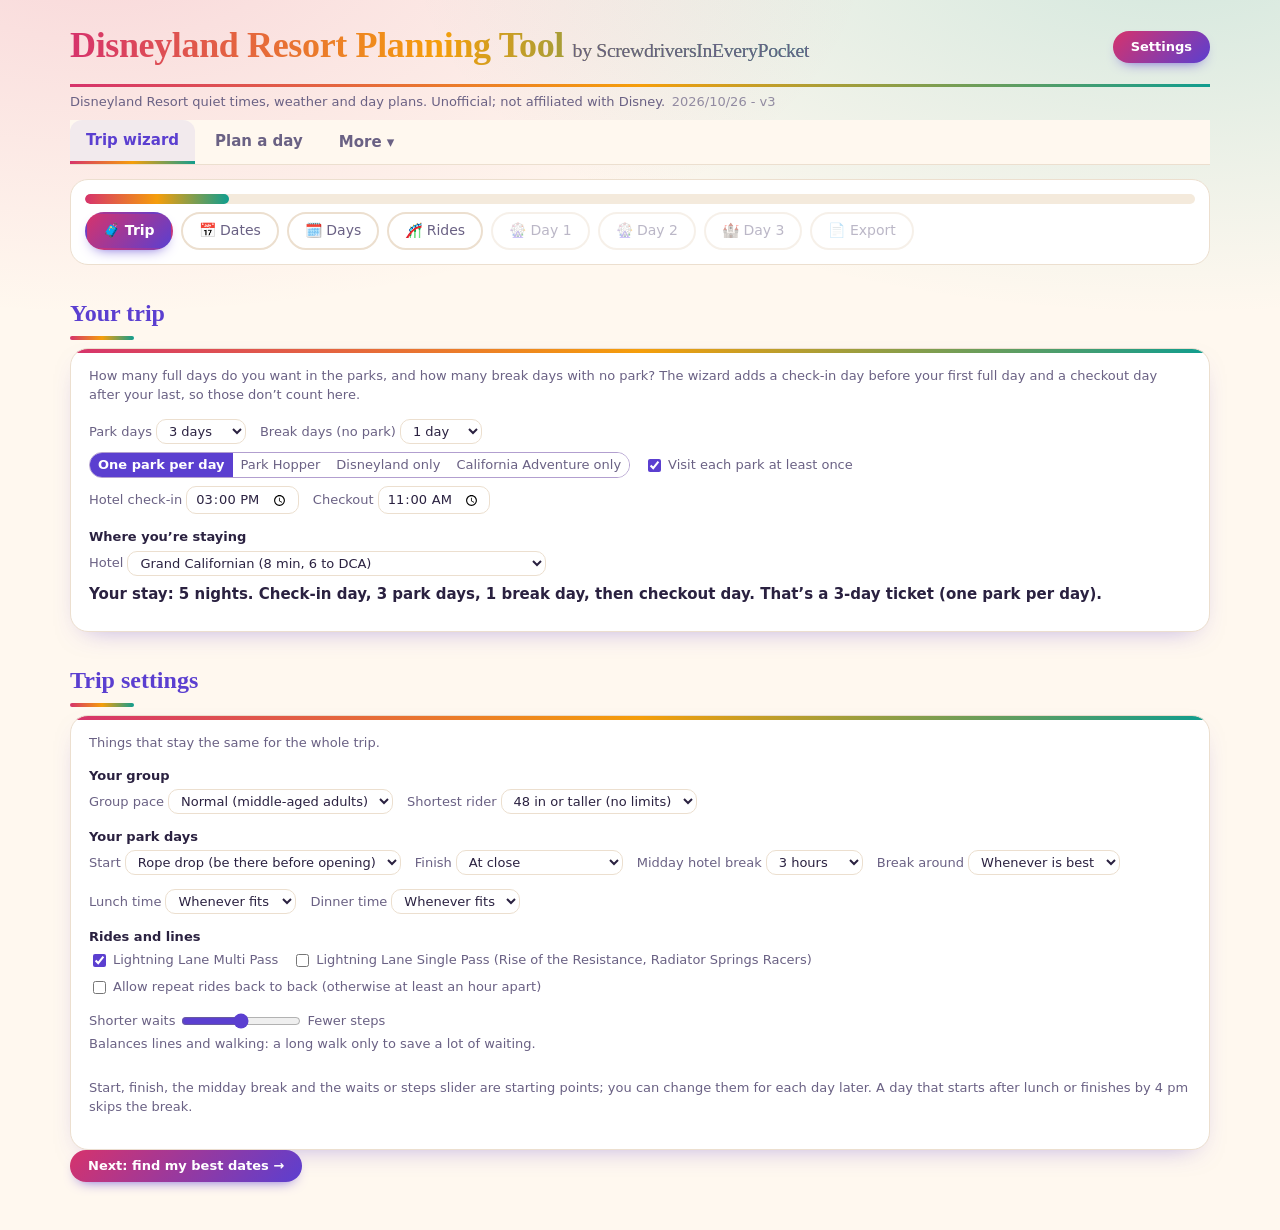
==== index.html @ 88b06a6f "more date awareness" ====
<!doctype html>
<html lang="en"><head><meta charset="utf-8"><meta name="viewport" content="width=device-width,initial-scale=1,viewport-fit=cover">
<title>Disneyland Resort Planning Tool by ScrewdriversInEveryPocket</title>
<meta name="theme-color" content="#5b3fd0"><meta name="apple-mobile-web-app-title" content="DLR Planner"><meta name="application-name" content="DLR Planner">
<link rel="manifest" href="manifest.webmanifest"><link rel="icon" href="icons/icon.svg" type="image/svg+xml"><link rel="apple-touch-icon" href="icons/icon-192.png">
<script>
// if part of the app is missing (say a file left out when uploading), name it instead of half-working
function pdpMissing(el) {
  const f = el.getAttribute('src') || el.getAttribute('href');
  const add = () => {
    let box = document.getElementById('pdp-missing');
    if (!box) { box = document.createElement('p'); box.id = 'pdp-missing'; box.className = 'qt-warn'; box.setAttribute('role', 'alert'); box.dataset.files = ''; document.body.prepend(box); }
    box.dataset.files += (box.dataset.files ? ', ' : '') + f;
    box.textContent = `Part of the app didn’t load (${box.dataset.files}). If you host your own copy, check the css and js folders were uploaded with everything else.`;
  };
  if (document.body) add(); else document.addEventListener('DOMContentLoaded', add);
}
// if part of the app crashes (say a mistake in one of the js files), say so instead of leaving a dead tab
window.addEventListener('error', (e) => {
  const src = e.filename || '', ours = !src || src.startsWith(location.origin) || (location.protocol === 'file:' && src.startsWith('file:'));
  if (!ours || /vendor\//.test(src) || /ResizeObserver loop/.test(e.message || '')) return; // the browser's resize notice is harmless
  const f = src.replace(/^.*?\/(js\/|data\/)?([^/]+)$/, '$1$2'), where = f ? ` (${f}${e.lineno ? ', line ' + e.lineno : ''}: ${e.message})` : '';
  const add = () => {
    let box = document.getElementById('pdp-error');
    if (box) return;
    box = document.createElement('p'); box.id = 'pdp-error'; box.className = 'qt-warn'; box.setAttribute('role', 'alert'); document.body.prepend(box);
    box.textContent = `Something in the app went wrong${where}. Try reloading the page. If it keeps happening, a file may be damaged or out of date.`;
  };
  if (document.body) add(); else document.addEventListener('DOMContentLoaded', add);
});
// tests only: index.html?today=2026-11-02 makes the app act as if that's today, with no live forecast (see tests/)
(function testToday() {
  const m = /[?&]today=(\d{4}-\d{2}-\d{2})/.exec(location.search); if (!m) return;
  const Real = Date, shift = new Real(m[1] + 'T09:00:00').getTime() - Real.now();
  window.Date = class extends Real { constructor(...a) { super(...(a.length ? a : [Real.now() + shift])); } static now() { return Real.now() + shift; } };
  window.PDP_NO_FORECAST = true; window.PDP_TODAY = m[1];
})();
</script>
<link rel="stylesheet" href="css/app.css" onerror="pdpMissing(this)"></head>
<body><div id="dash-root">


<div class="qt">
  <header class="qt-head">
    <div class="app-bar"><h1 id="top">Disneyland Resort Planning Tool <span class="by">by ScrewdriversInEveryPocket</span></h1><span class="app-actions"><button type="button" class="qt-btn" id="app-settings-btn">Settings</button></span></div>
    <p class="qt-note" style="margin:0 0 var(--cds-gap-sm)">Disneyland Resort quiet times, weather and day plans. Unofficial; not affiliated with Disney.<span id="app-ver" style="margin-left:.5em;opacity:.7" title="App version (the offline cache version in sw.js)"></span></p>
  </header>

  <nav class="qt-tabs" role="tablist" aria-label="Dashboard sections">
    <button type="button" role="tab" id="tab-wizard" aria-controls="panel-wizard" aria-selected="true" data-tab="wizard">Trip wizard</button>
    <button type="button" role="tab" id="tab-plan" aria-controls="panel-plan" aria-selected="false" data-tab="plan">Plan a day</button>
    <button type="button" role="tab" class="tab-extra" id="tab-when" aria-controls="panel-when" aria-selected="false" data-tab="when">When to go</button>
    <button type="button" role="tab" class="tab-extra" id="tab-weather" aria-controls="panel-weather" aria-selected="false" data-tab="weather">Weather</button>
    <button type="button" role="tab" class="tab-extra" id="tab-timeofday" aria-controls="panel-timeofday" aria-selected="false" data-tab="timeofday">Time of day</button>
    <button type="button" role="tab" class="tab-extra" id="tab-explore" aria-controls="panel-explore" aria-selected="false" data-tab="explore">Explore</button>
    <button type="button" role="tab" class="tab-extra" id="tab-walks" aria-controls="panel-walks" aria-selected="false" data-tab="walks">Walking times</button>
    <button type="button" role="tab" class="tab-extra" id="tab-about" aria-controls="panel-about" aria-selected="false" data-tab="about">About the data</button>
    <button type="button" class="tab-more" id="tab-more" aria-haspopup="true" aria-expanded="false">More ▾</button>
  </nav>
  <div class="tab-menu" id="tab-menu" hidden>
    <button type="button" data-tab="when">When to go</button>
    <button type="button" data-tab="weather">Weather</button>
    <button type="button" data-tab="timeofday">Time of day</button>
    <button type="button" data-tab="explore">Explore</button>
    <button type="button" data-tab="walks">Walking times</button>
    <button type="button" data-tab="about">About the data</button>
  </div>
  <div class="qt-panel" role="tabpanel" id="panel-wizard" aria-labelledby="tab-wizard">
  <div id="wz-stepper" class="qt-chipgroup" style="margin:var(--cds-gap-md) 0 var(--cds-gap-sm)"></div>
  <div id="wz-setup">
  <div id="wz-s-trip">
  <h2 id="trip">Your trip</h2>
  <section class="qt-card" id="trip-card">
    <p class="qt-note" style="margin-top:0">How many full days do you want in the parks, and how many break days with no park? The wizard adds a check-in day before your first full day and a checkout day after your last, so those don’t count here.</p>
    <div class="qt-controls">
      <label>Park days <select id="tp-days" class="qt-input"></select></label>
      <label>Break days (no park) <select id="tp-rest" class="qt-input"></select></label>
    </div>
    <div class="qt-controls">
      <span class="qt-seg" role="group" aria-label="Ticket type" id="tp-ticket">
        <button type="button" data-v="one" aria-pressed="true">One park per day</button>
        <button type="button" data-v="hopper" aria-pressed="false">Park Hopper</button>
        <button type="button" data-v="dl" aria-pressed="false">Disneyland only</button>
        <button type="button" data-v="dca" aria-pressed="false">California Adventure only</button>
      </span>
      <label id="tp-each-wrap"><input type="checkbox" id="tp-each" checked> Visit each park at least once</label>
    </div>
    <div class="qt-controls">
      <label>Hotel check-in <input type="time" id="tp-in" class="qt-input" value="15:00"></label>
      <label>Checkout <input type="time" id="tp-out" class="qt-input" value="11:00"></label>
    </div>
    <p class="qt-seth">Where you’re staying</p>
    <div class="qt-controls">
      <label>Hotel <select id="dp-hotel" class="qt-input">
        <option value="gc">Grand Californian</option>
        <option value="dlh">Disneyland Hotel</option>
        <option value="pp">Pixar Place Hotel</option>
        <option value="walk">Walking‑distance hotel on Harbor Blvd</option>
        <option value="art">Off‑site hotel using the ART shuttle bus</option>
        <option value="custom">Custom travel time</option>
      </select></label>
      <label id="dp-custom-wrap" hidden>Minutes each way <input type="number" min="1" max="180" value="20" id="dp-custom" class="qt-input" style="width:4.5rem"></label>
    </div>
    <p class="qt-dayinfo" id="tp-staysum"></p>
  </section>

  <h2 id="wzset">Trip settings</h2>
  <section class="qt-card" id="wz-settings-card">
    <p class="qt-note" style="margin-top:0">Things that stay the same for the whole trip.</p>
    <p class="qt-seth">Your group</p>
    <div class="qt-controls">
      <label>Group pace <select id="wz-pace" class="qt-input"><option value="relaxed">Relaxed (seniors, small kids)</option><option value="normal" selected>Normal (middle-aged adults)</option><option value="fast">Go-go (young adults)</option></select></label>
      <label>Shortest rider <select id="wz-height" class="qt-input"><option value="0" selected>48 in or taller (no limits)</option><option value="46">46–47 in</option><option value="42">42–45 in</option><option value="40">40–41 in</option><option value="38">38–39 in</option><option value="35">35–37 in</option><option value="32">32–34 in</option><option value="31">Under 32 in</option></select></label>
    </div>
    <p class="qt-seth">Your park days</p>
    <div class="qt-controls">
      <label>Start <select id="wz-wstart" class="qt-input"><option value="rope" selected>Rope drop (be there before opening)</option><option value="10">Mid-morning (10 am)</option><option value="13">After lunch (1 pm)</option><option value="set">At a set time</option></select></label>
      <label id="wz-wstart-at-wrap" hidden>Start at <input type="time" id="wz-wstart-at" class="qt-input" value="09:00" step="900"></label>
      <label>Finish <select id="wz-wend" class="qt-input"><option value="close" selected>At close</option><option value="set">Leave by a set time</option></select></label>
      <label id="wz-wend-at-wrap" hidden>Leave by <input type="time" id="wz-wend-at" class="qt-input" value="20:00" step="900"></label>
      <label>Midday hotel break <select id="wz-brk" class="qt-input"><option value="0">No break</option><option value="1">1 hour</option><option value="2">2 hours</option><option value="3" selected>3 hours</option><option value="4">4 hours</option><option value="5">5 hours</option></select></label>
      <label id="wz-brkat-wrap">Break around <select id="wz-brkat" class="qt-input"><option value="auto" selected>Whenever is best</option><option value="11">Around 11 am</option><option value="12">Around noon</option><option value="13">Around 1 pm</option><option value="14">Around 2 pm</option><option value="15">Around 3 pm</option></select></label>
<label>Lunch time <select id="wz-lunchat" class="qt-input"><option value="auto" selected>Whenever fits</option><option value="11">Around 11 am</option><option value="12">Around noon</option><option value="13">Around 1 pm</option><option value="14">Around 2 pm</option><option value="15">Around 3 pm</option></select></label>
<label>Dinner time <select id="wz-dinnerat" class="qt-input"><option value="auto" selected>Whenever fits</option><option value="16">Around 4 pm</option><option value="17">Around 5 pm</option><option value="18">Around 6 pm</option><option value="19">Around 7 pm</option><option value="20">Around 8 pm</option><option value="21">Around 9 pm</option></select></label>
      <label id="wz-start-wrap" hidden>Park Hopper days: start in <select id="wz-start" class="qt-input"><option value="auto">Whichever fits best</option><option value="Disneyland">Disneyland</option><option value="California Adventure">California Adventure</option></select></label>
    </div>
    <p class="qt-seth">Rides and lines</p>
    <div class="qt-controls">
      <label><input type="checkbox" id="dp-ll" checked> Lightning Lane Multi Pass</label>
      <label><input type="checkbox" id="dp-ls"> Lightning Lane Single Pass (Rise of the Resistance, Radiator Springs Racers)</label>
    </div>
    <div class="qt-controls">
      <label><input type="checkbox" id="wz-b2b"> Allow repeat rides back to back (otherwise at least an hour apart)</label>
      <div class="qt-walkrow"><label class="qt-walk">Shorter waits <input type="range" id="wz-walk" min="0" max="4" step="1" value="2" aria-label="Shorter waits or fewer steps"> Fewer steps</label><span class="qt-walkhint" id="wz-walk-hint" aria-live="polite"></span></div>
    </div>
    <p class="qt-note">Start, finish, the midday break and the waits or steps slider are starting points; you can change them for each day later. A day that starts after lunch or finishes by 4 pm skips the break.</p>
  </section>
  <div class="qt-controls"><button type="button" class="qt-btn" id="wz-trip-next">Next: find my best dates →</button></div>
  </div>

  <div id="wz-s-dates" hidden>
  <h2 id="plan">Find your best dates</h2>
  <section class="qt-card" id="planner-card">
    <p class="qt-note" style="margin-top:0">Tell it what matters. The weeks below give the big picture for the year (100 is the best week for your priorities, 0 the worst). Under them are the best trips of your length, with exact dates.</p>
    <div class="qt-controls">
      <span class="qt-seg" role="group" aria-label="Park" id="pl-park" hidden>
        <button type="button" data-v="dl" aria-pressed="false">Disneyland</button>
        <button type="button" data-v="dca" aria-pressed="false">California Adventure</button>
        <button type="button" data-v="both" aria-pressed="true">Both parks</button>
      </span>
      <label>School holidays <select id="pl-school" class="qt-input"><option value="any" selected>Don't care</option><option value="avoid">Avoid school breaks and holiday weekends</option><option value="only">Only during school breaks</option></select></label>
    </div>
    <div class="qt-sliders" id="pl-sliders"></div>
    <p class="qt-note" id="pl-price-note" data-source="ticket_tiers"></p>
    <div class="qt-chipgroup" id="pl-events" style="margin:var(--cds-gap-sm) 0 var(--cds-gap-md)"><span class="g">Only weeks during</span></div>
    <div class="qt-chart dash-skeleton" id="planner-strip" data-source="planner_base" style="min-height:64px"></div>
    <ol class="qt-ranks" id="planner-list" data-source="planner_base"></ol>
  </section>
  <h2 id="trips">Best trips for you</h2>
  <section class="qt-card" id="tp-cards-card">
    <div id="tp-cards-head"></div>
    <div class="tp-cards" id="tp-cards"></div>
    <div class="qt-controls" style="margin-top:var(--cds-gap-md)"><label>Already have dates? First full park day <input type="date" id="tp-start" class="qt-input"></label></div>
  </section>
  <div class="qt-controls"><button type="button" class="qt-btn" id="wz-dates-back">← Your trip</button><button type="button" class="qt-btn" id="wz-dates-next">Next: my days →</button></div>
  </div>

  <div id="wz-s-days" hidden>
  <h2 id="tripdays">Your days</h2>
  <section class="qt-card" id="trip-days-card">
    <p class="qt-note" style="margin-top:0">From check-in to checkout. Park days land on the best days of your trip and break days on the weakest, never two in a row. Don’t like a pick? Use the buttons on any day to make it a break day or a park day, and to choose its park.</p>
    <p class="qt-wxsrc" data-source="forecast_daily forecast_accu" id="tp-wxsrc"></p>
    <div id="trip-plan" class="dash-skeleton" data-source="ride_profiles park_hours_2025 park_hours_published refurbs weather_by_hour weather_by_week sun_by_week wait_by_week wait_by_month events ride_closures_by_month crowd_by_week crowd_by_weekday ticket_tiers multi_day_prices">
      <div id="tp-sum"></div>
      <div class="qt-tcal" id="tp-cal"></div>
    </div>
  </section>
  <div class="qt-controls" id="wz-setup-nav"><button type="button" class="qt-btn" id="wz-days-back">← Dates</button><button type="button" class="qt-btn" id="wz-setup-next">Next: choose my rides →</button><span class="qt-note" id="wz-setup-msg"></span></div>
  </div>
  </div>
  <div id="walk-body"></div>
  </div>
  <div class="qt-panel" role="tabpanel" id="panel-plan" aria-labelledby="tab-plan" hidden>
  <p class="qt-note">Plan a single day on its own, for a quick visit or a local's day out.</p>
  <h2 id="day">Plan a day</h2>
  <section class="qt-card" id="day-card">
    <p class="qt-note" style="margin-top:0">Pick a date and a park, then tap the rides you want. The plan below updates as you go. (How the times and waits are worked out is in About the data.)</p>
    <p class="qt-note qt-staysum" id="dp-staysum"></p>
    <div class="qt-controls">
      <label>Date <input type="date" id="dp-date" class="qt-input"></label>
      <span class="qt-seg" role="group" aria-label="Park" id="dp-park">
        <button type="button" data-v="Disneyland" aria-pressed="true">Disneyland</button>
        <button type="button" data-v="California Adventure" aria-pressed="false">California Adventure</button>
        <button type="button" data-v="Hopper" aria-pressed="false">Park Hopper</button>
      </span>
    </div>
    <p class="qt-seth">Your group</p>
    <div class="qt-controls">
      <label>Group pace <select id="dp-pace" class="qt-input"><option value="relaxed">Relaxed (seniors, small kids)</option><option value="normal" selected>Normal (middle-aged adults)</option><option value="fast">Go-go (young adults)</option></select></label>
      <label>Shortest rider <select id="dp-height" class="qt-input"><option value="0" selected>48 in or taller (no limits)</option><option value="46">46–47 in</option><option value="42">42–45 in</option><option value="40">40–41 in</option><option value="38">38–39 in</option><option value="35">35–37 in</option><option value="32">32–34 in</option><option value="31">Under 32 in</option></select></label>
    </div>
    <p class="qt-seth">Your day</p>
    <div class="qt-controls">
      <label>Start <select id="dp-wstart" class="qt-input"><option value="rope" selected>Rope drop (be there before opening)</option><option value="10">Mid-morning (10 am)</option><option value="13">After lunch (1 pm)</option><option value="set">At a set time</option></select></label>
      <label id="dp-wstart-at-wrap" hidden>Start at <input type="time" id="dp-wstart-at" class="qt-input" value="09:00" step="900"></label>
      <label>Finish <select id="dp-wend" class="qt-input"><option value="close" selected>At close</option><option value="set">Leave by a set time</option></select></label>
      <label id="dp-wend-at-wrap" hidden>Leave by <input type="time" id="dp-wend-at" class="qt-input" value="20:00" step="900"></label>
      <label>Break length <select id="dp-break" class="qt-input"><option value="0">No break</option><option value="1">1 hour</option><option value="2">2 hours</option><option value="3" selected>3 hours</option><option value="4">4 hours</option><option value="5">5 hours</option></select></label>
      <label id="dp-brkat-wrap">Break around <select id="dp-brkat" class="qt-input"><option value="auto" selected>Whenever is best</option><option value="11">Around 11 am</option><option value="12">Around noon</option><option value="13">Around 1 pm</option><option value="14">Around 2 pm</option><option value="15">Around 3 pm</option></select></label>
      <label id="dp-start-wrap" hidden>Start in <select id="dp-start" class="qt-input"><option value="auto">Whichever fits best</option><option value="Disneyland">Disneyland</option><option value="California Adventure">California Adventure</option></select></label>
    </div>
    <p class="qt-seth">Rides and lines</p>
    <div class="qt-controls">
      <label><input type="checkbox" id="dp-b2b"> Allow repeat rides back to back (otherwise at least an hour apart)</label>
      <div class="qt-walkrow"><label class="qt-walk">Shorter waits <input type="range" id="dp-walk" min="0" max="4" step="1" value="2" aria-label="Shorter waits or fewer steps"> Fewer steps</label><span class="qt-walkhint" id="dp-walk-hint" aria-live="polite"></span></div>
    </div>
    <p class="qt-note">Tap a picked ride again to do it more than once (up to 3 times a day). Press and hold a ride to take it off.</p>
    <div class="qt-chipgroup" id="dp-rides" style="margin-bottom:var(--cds-gap-sm)"></div>
    <div id="day-plan" class="dash-skeleton" data-source="ride_profiles park_hours_2025 park_hours_published refurbs weather_by_hour weather_by_week sun_by_week wait_by_week wait_by_month events ride_closures_by_month">
      <p class="qt-dayinfo" id="dp-info"></p>
      <p class="qt-wxsrc" id="dp-wxsrc" data-source="forecast_hourly forecast_accu"></p>
      <p class="qt-wxsrc" id="dp-hrsrc"></p>
      <p class="qt-wxsrc">Walking times use ride, restaurant and show locations © <a href="https://www.openstreetmap.org/copyright" target="_blank" rel="noopener">OpenStreetMap contributors</a>.</p>
      <div class="qt-warn" id="dp-warn"></div>
      <div class="qt-grid qt-plans">
        <div class="qt-plan" id="dp-stay">
          <h3>Stay all day</h3>
          <div class="qt-keytimes" id="dp-stay-times"></div>
          <p class="qt-note" id="dp-stay-stats"></p>
          <p class="qt-note qt-llnote" id="dp-stay-ll"></p>
          <ol class="qt-steps" id="dp-stay-steps"></ol>
          <p class="qt-note" id="dp-stay-note"></p>
        </div>
        <div class="qt-plan" id="dp-split">
          <h3>Split day with a break</h3>
          <div class="qt-keytimes" id="dp-split-times"></div>
          <p class="qt-note" id="dp-split-stats"></p>
          <p class="qt-note qt-llnote" id="dp-split-ll"></p>
          <ol class="qt-steps" id="dp-split-steps"></ol>
          <p class="qt-note" id="dp-split-note"></p>
        </div>
      </div>
      <p class="qt-note" id="dp-dinenote" hidden></p>
      <div class="qt-note qt-tonight" id="dp-tonight" hidden></div>
      <div class="qt-controls qt-take" id="dp-take">
        <span>Take it with you</span>
        <span class="qt-seg" role="group" aria-label="Which plan" id="dp-which">
          <button type="button" data-v="stay" aria-pressed="false">Stay all day</button>
          <button type="button" data-v="split" aria-pressed="true">Split day</button>
        </span>
        <button type="button" class="qt-btn" id="dp-check-btn" aria-expanded="false">Day‑of checklist</button>
        <button type="button" class="qt-btn" id="dp-copy-btn" aria-expanded="false">Copy plan as text</button>
        <button type="button" class="qt-btn" id="dp-pdf-btn">Save day as PDF</button>
      </div>
      <div class="qt-check" id="dp-check" hidden>
        <div class="qt-check-head"><b id="dp-check-title"></b><span id="dp-check-prog"></span></div>
        <ol id="dp-check-list"></ol>
        <p class="qt-note">Ticks stay while this page is open. Copy the plan as text if you want a saved copy.</p>
      </div>
      <div id="dp-copy" hidden>
        <textarea id="dp-copy-text" class="qt-input qt-copytext" rows="14" readonly aria-label="Plan as text"></textarea>
        <p class="qt-note" id="dp-copy-msg"></p>
      </div>
      <h3 style="margin-top:var(--cds-gap-lg)">How the day plays out</h3>
      <div class="qt-legend"><span><i class="qt-sw" id="dp-sw-wait"></i>Avg wait for your rides</span><span><i class="qt-sw" id="dp-sw-feels"></i>Feels‑like °F (dashed)</span><span><i class="qt-sw" id="dp-sw-rain"></i>Rain chance</span><span><i class="band"></i>Split‑day break</span></div>
      <div class="qt-chart" id="dp-chart" style="min-height:220px"></div>
      <h3 style="margin-top:var(--cds-gap-lg)">That week, day by day</h3>
      <p class="qt-note">Suggested times for each day of the selected week. Click a day to plan it.</p>
      <div class="qt-tablewrap"><table class="qt-table qt-weekdays" id="dp-week">
        <thead><tr><th class="l">Day</th><th>Typical hours</th><th>2 pm wait</th><th class="l">Your plan</th><th class="l qt-hide-narrow">Events</th></tr></thead>
        <tbody></tbody>
      </table></div>
    </div>
  </section>

  </div>
  <div class="qt-panel" role="tabpanel" id="panel-when" aria-labelledby="tab-when" hidden>
  <div class="qt-tiles">
    <div class="qt-tile">
      <div class="k"><span class="qt-sw" data-sw="0"></span>Disneyland · quietest week</div>
      <div class="v dash-skeleton" data-source="highlights" data-where="park=Disneyland" data-field="quiet_week">—</div>
      <div class="s"><span class="dash-skeleton" data-source="highlights" data-where="park=Disneyland" data-field="quiet_wait">—</span> min avg wait, vs <span class="dash-skeleton" data-source="highlights" data-where="park=Disneyland" data-field="busy_wait">—</span> in the busiest week (<span class="dash-skeleton" data-source="highlights" data-where="park=Disneyland" data-field="busy_week">—</span>)</div>
    </div>
    <div class="qt-tile">
      <div class="k"><span class="qt-sw" data-sw="1"></span>California Adventure · quietest week</div>
      <div class="v dash-skeleton" data-source="highlights" data-where="park=California Adventure" data-field="quiet_week">—</div>
      <div class="s"><span class="dash-skeleton" data-source="highlights" data-where="park=California Adventure" data-field="quiet_wait">—</span> min avg wait, vs <span class="dash-skeleton" data-source="highlights" data-where="park=California Adventure" data-field="busy_wait">—</span> in the busiest week (<span class="dash-skeleton" data-source="highlights" data-where="park=California Adventure" data-field="busy_week">—</span>)</div>
    </div>
    <div class="qt-tile">
      <div class="k"><span class="qt-sw" data-sw="0"></span>Disneyland · quietest weekday</div>
      <div class="v dash-skeleton" data-source="highlights" data-where="park=Disneyland" data-field="quiet_day">—</div>
      <div class="s">Crowd rating <span class="dash-skeleton" data-source="highlights" data-where="park=Disneyland" data-field="quiet_day_crowd">—</span>, vs <span class="dash-skeleton" data-source="highlights" data-where="park=Disneyland" data-field="busy_day_crowd">—</span> on <span class="dash-skeleton" data-source="highlights" data-where="park=Disneyland" data-field="busy_day">—</span></div>
    </div>
    <div class="qt-tile">
      <div class="k"><span class="qt-sw" data-sw="1"></span>California Adventure · quietest weekday</div>
      <div class="v dash-skeleton" data-source="highlights" data-where="park=California Adventure" data-field="quiet_day">—</div>
      <div class="s">Crowd rating <span class="dash-skeleton" data-source="highlights" data-where="park=California Adventure" data-field="quiet_day_crowd">—</span>, vs <span class="dash-skeleton" data-source="highlights" data-where="park=California Adventure" data-field="busy_day_crowd">—</span> on <span class="dash-skeleton" data-source="highlights" data-where="park=California Adventure" data-field="busy_day">—</span></div>
    </div>
  </div>

  <h2 id="year">Through the year</h2>
  <div class="qt-stack">
    <section class="qt-card" id="wait-week-card">
      <h3>Average wait time by week</h3>
      <p class="qt-note">Mean posted wait across every attraction reporting that day, averaged over 2023 to now, grouped into 7‑day weeks. Lower is quieter. Shaded bands are holidays and school breaks.</p>
      <div class="qt-legend" data-legend></div>
      <div class="qt-chart tall dash-skeleton" id="wait-week" data-source="wait_by_week holidays"></div>
    </section>
    <section class="qt-card" id="crowd-week-card">
      <h3>Crowd rating by week</h3>
      <p class="qt-note">Queue‑Times crowd rating, averaged over 2015–2019 and 2023–2026: how a day ranks against every day the park has been tracked since 2014 (0 = quietest, 100 = busiest). Lower is quieter.</p>
      <div class="qt-legend" data-legend></div>
      <div class="qt-chart tall dash-skeleton" id="crowd-week" data-source="crowd_by_week holidays"></div>
    </section>
  </div>

  <h2 id="month">By month</h2>
  <div class="qt-grid">
    <section class="qt-card">
      <h3>Average wait time by month</h3>
      <p class="qt-note">Minutes, 2023 to now. Lower is quieter.</p>
      <div class="qt-legend" data-legend="parks"></div>
      <div class="qt-chart mid dash-skeleton" id="wait-month" data-source="wait_by_month"></div>
    </section>
    <section class="qt-card">
      <h3>Crowd rating by month</h3>
      <p class="qt-note">0–100 rank, 2015–2019 and 2023–2026. Lower is quieter.</p>
      <div class="qt-legend" data-legend="parks"></div>
      <div class="qt-chart mid dash-skeleton" id="crowd-month" data-source="crowd_by_month"></div>
    </section>
  </div>

  <h2 id="weekday">By day of the week</h2>
  <div class="qt-grid">
    <section class="qt-card">
      <h3>Crowd rating by day of the week</h3>
      <p class="qt-note">0–100 rank, 2015–2019 and 2023–2026. Lower is quieter. Wait‑time history by weekday isn't published for free, so this view uses crowd ratings only.</p>
      <div class="qt-legend" data-legend="parks"></div>
      <div class="qt-chart mid dash-skeleton" id="crowd-dow" data-source="crowd_by_weekday"></div>
    </section>
  </div>

  <h2 id="hours">Park hours, events and closures</h2>
  <div class="qt-grid">
    <section class="qt-card">
      <h3>Park hours by week</h3>
      <p class="qt-note">Average hours open per day on the 2025 schedule. Shorter days at California Adventure in Aug–Oct are Halloween party nights, when the park closes at 6 pm.</p>
      <div class="qt-legend" data-legend="parks"></div>
      <div class="qt-chart mid dash-skeleton" id="hours-week" data-source="hours_by_week holidays"></div>
    </section>
  </div>
  <h3 class="qt-subh">Seasonal events &amp; party nights</h3>
  <section class="qt-card">
    <p class="qt-note" style="margin-top:0">Typical windows based on the 2025–2026 calendars; exact dates shift each year. Ticketed nights mean a park closes early to day guests on select nights in that window.</p>
    <div class="qt-legend" id="ev-legend"></div>
    <div class="qt-chart dash-skeleton" id="events-gantt" data-source="events" style="min-height:260px"></div>
  </section>

  <h3 class="qt-subh" id="closures">Ride closures by month</h3>
  <section class="qt-card qt-tablewrap">
    <p class="qt-note" style="margin-top:0">Share of days each attraction was closed all day, 2023–2025: refurbishments and seasonal overlay changeovers such as Haunted Mansion Holiday and small world holiday. A ride is counted closed when it posted no waits for an entire week. Short one‑day breakdowns aren't counted.</p>
    <div class="qt-controls"><span class="qt-seg" role="group" aria-label="Park" id="cl-park">
      <button type="button" data-v="Disneyland" aria-pressed="true">Disneyland</button>
      <button type="button" data-v="California Adventure" aria-pressed="false">California Adventure</button>
    </span></div>
    <div class="qt-chart dash-skeleton" id="closure-heat" data-source="ride_closures_by_month" style="min-height:420px"></div>
  </section>

  </div>
  <div class="qt-panel" role="tabpanel" id="panel-weather" aria-labelledby="tab-weather" hidden>
  <h2 id="forecast">Next 15 days</h2>
  <section class="qt-card qt-tablewrap">
    <p class="qt-note" style="margin-top:0" id="fc-src">Live forecast for Anaheim, fetched when you open the app: Xweather's hourly forecast if you've added your keys in Settings, otherwise Open‑Meteo's free 16‑day hourly forecast.</p>
    <p class="qt-note" id="fc-msg"></p>
    <div class="qt-tablebox" style="border-top:0;max-height:none">
      <table class="qt-table" id="fc-table" data-source="forecast_daily" data-row-key="date">
        <thead><tr><th class="l" data-field="date">Day</th><th class="l" data-field="conditions">Conditions</th><th data-field="high_f">High</th><th data-field="low_f">Low</th><th class="qt-hide-narrow" data-field="feels_high_f">Feels like</th><th data-field="rain_chance_pct">Rain chance</th></tr></thead>
        <tbody></tbody>
      </table>
      <table class="qt-table" id="fc-accu-table" data-source="forecast_accu" data-row-key="date" hidden>
        <thead><tr><th class="l" data-field="date">Day</th><th class="l" data-field="conditions">Conditions</th><th data-field="high_f">High</th><th data-field="low_f">Low</th><th class="qt-hide-narrow" data-field="feels_high_f">RealFeel</th><th data-field="rain_chance_pct">Rain chance</th></tr></thead>
        <tbody></tbody>
      </table>
    </div>
  </section>

  <h2 id="weather">Weather through the year</h2>
  <p class="qt-note" style="margin-top:0">Anaheim daily weather records, 2016–2025, averaged into the same 7‑day weeks. Shaded bands are holidays and school breaks.</p>
  <div class="qt-stack">
    <section class="qt-card" id="temp-week-card">
      <h3>Temperature by week</h3>
      <p class="qt-note">Average daily high, “feels like” high (heat plus humidity) and overnight low, °F. The dashed line marks 90°F.</p>
      <div class="qt-legend" data-wx-legend="temp"></div>
      <div class="qt-chart tall dash-skeleton" id="temp-week" data-source="weather_by_week holidays"></div>
    </section>
    <div class="qt-grid">
      <section class="qt-card" id="rain-week-card">
        <h3>Chance of rain by week</h3>
        <p class="qt-note">Share of days with measurable rain (0.04 in or more), and with a soaking (0.25 in or more). Outdoor rides like Big Thunder, Matterhorn and Incredicoaster can pause in rain, and fireworks may be cancelled.</p>
        <div class="qt-legend" data-wx-legend="rain"></div>
        <div class="qt-chart mid dash-skeleton" id="rain-week" data-source="weather_by_week holidays"></div>
      </section>
      <section class="qt-card" id="risk-week-card">
        <h3>Heat, chill and wind by week</h3>
        <p class="qt-note">Share of days with a high of 90°F or more, a low under 45°F, or gusts of 30 mph or more. Strong winds can delay fireworks and close some outdoor attractions.</p>
        <div class="qt-legend" data-wx-legend="risk"></div>
        <div class="qt-chart mid dash-skeleton" id="risk-week" data-source="weather_by_week holidays"></div>
      </section>
    </div>
    <section class="qt-card qt-tablewrap" id="wx-month-card">
      <h3>Weather by month</h3>
      <p class="qt-note">2016–2025 averages. Rain chance, soaking chance, hot days, chilly nights and windy days are shares of days in the month.</p>
      <div class="qt-tablebox" style="border-top:0">
        <table class="qt-table" id="wx-month" data-source="weather_by_month" data-row-key="month">
          <thead><tr>
            <th class="l" data-field="month"><button tabindex="-1">Month</button></th>
            <th data-field="avg_high_f"><button tabindex="-1">High</button></th>
            <th data-field="avg_low_f"><button tabindex="-1">Low</button></th>
            <th class="qt-hide-narrow" data-field="feels_like_high_f"><button tabindex="-1">Feels like</button></th>
            <th data-field="rain_chance_pct"><button tabindex="-1">Rain chance</button></th>
            <th class="qt-hide-narrow" data-field="heavy_rain_chance_pct"><button tabindex="-1">Soaking</button></th>
            <th class="qt-hide-narrow" data-field="avg_rain_in"><button tabindex="-1">Avg rain</button></th>
            <th data-field="hot_day_pct"><button tabindex="-1">90°F+ days</button></th>
            <th class="qt-hide-narrow" data-field="chilly_night_pct"><button tabindex="-1">Nights &lt;45°F</button></th>
            <th class="qt-hide-narrow" data-field="windy_day_pct"><button tabindex="-1">Windy days</button></th>
            <th class="qt-hide-narrow" data-field="daylight_hours"><button tabindex="-1">Daylight</button></th>
          </tr></thead>
          <tbody></tbody>
        </table>
      </div>
    </section>
  </div>

  </div>
  <div class="qt-panel" role="tabpanel" id="panel-timeofday" aria-labelledby="tab-timeofday" hidden>
  <h2 id="timeofday">Best time of day</h2>
  <div class="qt-grid">
    <section class="qt-card">
      <h3>Average wait by hour</h3>
      <p class="qt-note">Mean posted wait across the major attractions in each park, by hour of the day, 2025. The first two hours after opening and the last two before close are the shortest. Disneyland peaks around early afternoon; California Adventure peaks later, around 4 pm, which makes a mid‑afternoon park hop toward Disneyland worthwhile.</p>
      <div class="qt-legend" data-legend="parks"></div>
      <div class="qt-chart mid dash-skeleton" id="hour-park" data-source="hourly_park"></div>
    </section>
    <section class="qt-card qt-tablewrap">
      <h3>When each ride is shortest</h3>
      <p class="qt-note">Average posted wait by hour, 2025. Darker means longer. Each row is shaded against its own peak, so the lightest cells are that ride's best hours.</p>
      <div class="qt-controls"><span class="qt-seg" role="group" aria-label="Park" id="hm-park">
        <button type="button" data-v="Disneyland" aria-pressed="true">Disneyland</button>
        <button type="button" data-v="California Adventure" aria-pressed="false">California Adventure</button>
      </span></div>
      <div class="qt-chart dash-skeleton" id="hour-ride" data-source="waits_by_hour" style="min-height:420px"></div>
    </section>
  </div>

  </div>
  <div class="qt-panel" role="tabpanel" id="panel-explore" aria-labelledby="tab-explore" hidden>
  <h2 id="explore">Overlay explorer</h2>
  <section class="qt-card" id="overlay-card">
    <p class="qt-note" style="margin-top:0">Turn any measure on or off to lay it over the others, week by week. <b>Scaled</b> stretches each line between its own low and high so different units can share the chart. <b>Actual values</b> plots real numbers, with up to two units on left and right axes. Hover for exact values.</p>
    <div class="qt-controls">
      <span class="qt-seg" role="group" aria-label="Scale">
        <button type="button" data-mode="scaled" aria-pressed="true">Scaled</button>
        <button type="button" data-mode="actual" aria-pressed="false">Actual values</button>
      </span>
      <label><input type="checkbox" id="ov-bands" checked> Holidays &amp; breaks</label>
      <span>Presets:</span>
      <button type="button" class="qt-link" data-preset="waits-weather">Waits vs weather</button>
      <button type="button" class="qt-link" data-preset="waits-crowds">Waits vs crowds</button>
      <button type="button" class="qt-link" data-preset="rain-heat">Rain vs heat</button>
      <button type="button" class="qt-link" data-preset="clear">Clear</button>
    </div>
    <div class="qt-chips" id="ov-chips"></div>
    <div class="qt-chart tall dash-skeleton" id="overlay" data-source="wait_by_week crowd_by_week hours_by_week weather_by_week closures_by_week sun_by_week holidays"></div>
    <div class="qt-ovnote" id="ov-note"></div>
  </section>

  <h2 id="ranked">Every week, side by side</h2>
  <section class="qt-card qt-tablewrap">
    <p class="qt-note" style="margin-top:0">Sorted quietest first by Disneyland wait. Click a column to re‑sort (for example by rain chance), search by month or holiday, or click a row to plan a day that week.</p>
    <div class="qt-tools"><input type="search" id="qt-search" placeholder="Search weeks (e.g. Sep, Thanksgiving)" aria-label="Search weeks"></div>
    <div class="qt-tablebox">
      <table class="qt-table" id="week-table" data-source="week_table" data-row-key="week">
        <thead><tr>
          <th data-field="week"><button data-k="week">Wk</button></th>
          <th class="l" data-field="dates"><button data-k="week">Dates</button></th>
          <th data-field="dl_wait"><button data-k="dl_wait">Disneyland wait</button></th>
          <th data-field="dca_wait"><button data-k="dca_wait">DCA wait</button></th>
          <th data-field="dl_crowd"><button data-k="dl_crowd">Disneyland crowd</button></th>
          <th data-field="dca_crowd"><button data-k="dca_crowd">DCA crowd</button></th>
          <th class="qt-hide-narrow" data-field="dl_hours"><button data-k="dl_hours">Disneyland hours</button></th>
          <th class="qt-hide-narrow" data-field="dca_hours"><button data-k="dca_hours">DCA hours</button></th>
          <th data-field="high_f"><button data-k="high_f">High °F</button></th>
          <th data-field="rain_pct"><button data-k="rain_pct">Rain chance</button></th>
          <th class="qt-hide-narrow" data-field="hot_pct"><button data-k="hot_pct">90°F+ days</button></th>
          <th class="qt-hide-narrow" data-field="dl_closed"><button data-k="dl_closed">DL rides closed</button></th>
          <th class="qt-hide-narrow" data-field="dca_closed"><button data-k="dca_closed">DCA rides closed</button></th>
          <th class="qt-hide-narrow" data-field="sunset"><button data-k="sunset">Sunset</button></th>
          <th class="l qt-hide-narrow" data-field="events"><button data-k="events">Holidays, breaks &amp; events</button></th>
        </tr></thead>
        <tbody></tbody>
      </table>
    </div>
  </section>

  </div>
  <div class="qt-panel" role="tabpanel" id="panel-walks" aria-labelledby="tab-walks" hidden>
  <h2 id="walks">Walking times</h2>
  <section class="qt-card">
    <p class="qt-note">How long it takes to walk between any two spots: rides (from the exit to the next entrance, as the plans do), restaurants, shows, restrooms, park gates and hotels. Type in a box to narrow the list.</p>
    <div class="qt-controls qt-wx">
      <label>From <input type="search" id="wx-from-q" class="qt-input" placeholder="Filter" aria-label="Filter where you start"> <select id="wx-from" class="qt-input" aria-label="Where you start"></select></label>
      <button type="button" class="qt-btn" id="wx-swap" aria-label="Swap from and to">⇄</button>
      <label>To <input type="search" id="wx-to-q" class="qt-input" placeholder="Filter" aria-label="Filter where you're going"> <select id="wx-to" class="qt-input" aria-label="Where you're going"></select></label>
    </div>
    <div id="wx-out"></div>
    <p class="qt-wxsrc">Our estimates: straight-line distance × 1.35 along paths, at your group's pace. Map data © <a href="https://www.openstreetmap.org/copyright" target="_blank" rel="noopener">OpenStreetMap contributors</a>.</p>
  </section>
</div>
<div class="qt-panel" role="tabpanel" id="panel-about" aria-labelledby="tab-about" hidden>
  <h2 id="data-status">How current the data is</h2>
  <section class="qt-card qt-method">
    <p id="ds-summary"></p>
    <div id="ds-issues"></div>
    <div class="qt-tablewrap"><table class="qt-table qt-ds" id="ds-table"><thead><tr><th class="l">Data</th><th class="l qt-hide-narrow">Source</th><th class="l qt-hide-narrow">Pulled</th><th class="l">Covers to</th><th class="l">Status</th></tr></thead><tbody></tbody></table></div>
    <p>Each dataset is its own file in the app's data folder, with its source and dates at the top. When a trip date runs past what a file covers, the planner falls back (typical hours for the time of year, average ticket prices, the usual event windows) and says so on that day's plan.</p>
  </section>
  <h2 id="method">Sources and methods</h2>
  <section class="qt-card qt-method">
    <p><b>Average wait time</b> comes from Thrill Data's by‑date history (thrill-data.com): for each calendar date, the mean posted wait across every attraction that reported, averaged over 2023 to now. Their per‑date history starts in 2019, but only the 2023‑onward figure is used here, so the COVID closure and reopening years are left out.</p>
    <p><b>Crowd rating</b> comes from Queue‑Times' daily crowd calendar (queue-times.com) for 2015–2019 and 2023 through Oct 23, 2026, about 6,400 park days. 2020–2022 are left out because of the COVID closure and the reservation and reduced‑capacity period after it. It is a rank, not a headcount: each day is compared with every day the park has been tracked since late 2014. Because some years run busier than others, each year's average is removed before averaging (so a quiet week in a busy year still counts as quiet), the result is put back on the 2023–2026 scale, and 2023–2026 days count double, since the older years predate Galaxy's Edge, Lightning Lane and today's annual passes. Read the rating for its shape (which weeks and days are lower) rather than its level.</p>
    <p><b>Where the two disagree:</b> both put late August through mid‑September as the quietest stretch at both parks. They differ on early summer: crowd ratings drop sharply from May at Disneyland, while wait times fall more gradually. Sunday as Disneyland's quietest weekday comes from crowd ratings only and runs against the usual locals‑on‑weekends advice, so treat it as a lead rather than a certainty.</p>
    <p><b>Weather</b> comes from the Open‑Meteo historical archive (open-meteo.com) for Anaheim, 2016–2025: ten years of daily records from ERA5 reanalysis, a blend of weather‑station and satellite observations. Rain chance is the share of days with at least 0.04 in, which skips trace drizzle. Each weekly figure rests on about 70 days, so expect some week‑to‑week noise; the monthly table is steadier.</p>
    <p><b>Time of day and ride closures</b> come from Queue‑Times' per‑attraction history for 42 major rides (2023–2025; hourly figures are 2025). Overlay versions like Haunted Mansion Holiday are merged with the regular ride, and rides are only counted from when they opened (Toontown reopened March 2023; Tiana's Bayou Adventure opened November 2024). <b>Seasonal events</b> are typical windows from the 2025–2026 calendars published by Disney Tourist Blog (disneytouristblog.com), Attractions Magazine (attractionsmagazine.com) and MickeyVisit (mickeyvisit.com); the 2026 holiday season uses Disney's announced dates (Nov 13, 2026 to Jan 6, 2027, per FOX 11, foxla.com). Disney hadn't announced 2027 event dates as of Oct 24, 2026. <b>Announced refurbishments</b> (it's a small world Oct 30 to Nov 12, 2026; Autopia from Feb 1, 2027, with no reopening date yet) come from Disney Tourist Blog's refurbishment calendar, updated Oct 16, 2026, and are flagged on those dates on top of the usual monthly closure patterns. A ride closed for refurbishment on a date is greyed out and can't be picked for that day, and comes off the day's list if it was picked. <b>Sunset</b> times are 2025 values from Open‑Meteo.</p>
    <p><b>Plan a day</b> uses each ride's 2024–2025 average wait by hour, scaled by that ride's month and day‑of‑week averages and by how busy the week runs against its month. Hours are live from ThemeParks.wiki when it covers the date (see Live park hours below), else Disney's published hours for that date where available (read from Disney's official calendar at disneyland.disney.go.com on Oct 24, 2026, covering Oct 24 to Dec 5, 2026, including the early closes for Oogie Boogie Bash), otherwise the 2025 schedule for the same week and weekday; weather is the 2016–2025 hourly average for that week. The schedule picks, at each step, the ride whose wait is lowest relative to what it will be later in the day, weighing in the walk to get there (a slider on each day sets how much shorter waits count against fewer steps), nudging outdoor rides away from hot or wet hours. It counts the walk between any two rides from their map locations: the straight line stretched by a third for winding paths, at your group's walking speed (about 50 m a minute for Relaxed, seniors or small children; 65 for Normal, middle-aged adults; 80 for Go-go, young adults), up to 15% slower in the busiest weeks. Ride, restaurant and show locations are © <a href="https://www.openstreetmap.org/copyright" target="_blank" rel="noopener">OpenStreetMap contributors</a>, available under the Open Database License, extracted on Oct 25, 2026 and built into the app (the park_places table); restaurants and shows are the middle of their building, and each ride has a queue entrance and an exit picked from the doors mapped on its building, so a walk runs from one ride's exit to the next ride's entrance. To choose between doors we used the ride locations published by <a href="https://www.themeparks.wiki/" target="_blank" rel="noopener">ThemeParks.wiki</a> as a reference, once, by hand; none of their data is built into the app and the app never contacts them. These picks are best guesses. The two park gates are our own estimate. A restaurant missing from the map falls back to a simple map of each land. On top of the walk it adds 10 minutes for shops, snacks and distractions (8 from the gate to the first ride), and looks one ride ahead so the plan doesn't zigzag across the park, rope drop 30 minutes before opening, and a relaxed pace on the stay‑all‑day plan: 45‑minute lunch and dinner, and a 20‑minute rest break roughly every 75 minutes. Both plans leave the park at the same time so they cover a similar day; whichever finishes its ride list first gets free time. The split‑day break goes in the hours where waits, heat and rain add up highest, between 11 am and 5 pm. Lunch and dinner are always eaten in the park, never during the hotel break, at the nearest quick-service place to where you are (on your way in from the gate after a break), and the next walk starts from there. You can also ask for lunch or dinner around a set hour (for the whole trip, or for one wizard day): the meal starts within about half an hour of it, and if it can't, the plan says so and has that meal whenever it fits best. Before a hotel break or a park hop the plan walks you back to the gate; a hop then adds the walk across the Esplanade and the tap-in line at the other park (about 15 minutes on a typical day, scaled for how busy it is; no bag check, since the Esplanade is inside security). Free time names the nearest show or character spot. You can set a start (rope drop, 10 am, 1 pm or your own time) and a finish (at close or your own time); the plan only uses those hours, and a day that starts after lunch or finishes by 4 pm has no midday break. When picked rides or a chosen meal time don't fit, the plan can give a little more time: a finish you set can move up to 2 hours later (never past close), or the midday break can get shorter (always keeping at least an hour at the hotel), in 15‑minute steps, whichever fits the most with the fewest extra minutes. The “Your day” box and the plan say what changed, and which rides still won't fit even then. The Walking times page (in the More menu) shows the walk between any two mapped spots at each pace and crowd level; these are estimates, and the park gates may add time for security and tap‑in. Rides above the shortest rider's height can still be picked but are flagged, with a Rider Switch reminder, and plans show every ride's height; minimum heights follow MickeyVisit's height list (mickeyvisit.com, updated Aug 27, 2025, checked Oct 25, 2026). These are estimates from averages: the day‑of hourly detail is behind a Queue‑Times login. The two permanent character meets (Royal Hall princesses and Mickey's House) plan like rides, using Queue‑Times waits, inside the hours they usually run (our estimate). The <b>Tonight</b> note at the end of each plan lists that day's fireworks and nighttime shows: Disney's own showtimes where its calendar has published them, otherwise our typical estimate (fireworks around 9:30 pm, Fantasmic! at 9 and 10:30, World of Color at 9 and 10:15 on later nights), labelled as an estimate.</p>
    <p><b>Ride attributes</b> (land, indoor or outdoor, whether you'll get wet, ride length) were compiled by Claude from the official attraction listings. <b>Lightning Lane</b> eligibility and rules (22 Multi Pass rides; Rise of the Resistance and Radiator Springs Racers as Single Pass; one booking at a time, next after you use it or 2 hours after booking) follow MickeyVisit's 2026 guide (mickeyvisit.com). Single Rider lines follow the lines Queue‑Times tracks. The plan assumes about one Lightning Lane every 1¾ hours in the park (up to 7), used on the eligible rides with the longest expected waits, at about 10 minutes each and at least an hour apart, since you can hold only one booking at a time; real return times depend on availability that day. <b>Hotel travel times</b> for the Grand Californian, Disneyland Hotel and Pixar Place Hotel are the walk from an average room to each park's turnstiles along the footpaths mapped in OpenStreetMap (about 430 m to Disneyland and 290 m into California Adventure through the Grand Californian's own entrance; about 845 m from the Disneyland Hotel and 830 m from Pixar Place Hotel), at your group's pace, plus 1½ to 2½ minutes for elevators and hallways. Harbor Blvd hotels use about 15 minutes at Normal pace, and the ART shuttle about 40 minutes whatever the pace. You can override them with a custom time. Every time you come in from the hotel, the plan adds our estimate of the security and tap-in line (the security_waits table): by time of day, from about 8 minutes an hour before opening to 18 at opening and 8 in the evening on a typical day, times 0.7 on quiet days up to 1.4 on busy ones. Disney doesn't publish these, so they come from blog reports (Disney Tourist Blog, Disney Dining, Inside the Magic, MickeyVisit). Grand Californian guests use the hotel's own California Adventure entrance at Grizzly Peak (about 5 minutes less in line) when it's open, by our estimate from an hour before opening until close; for Disneyland they walk to the Esplanade. A ride Disney has announced as closed for refurbishment on that date is left out of the plan.</p>
    <p><b>Pick my park days</b> scores every day of your stay for each park with the same factors and slider weights as Find your best weeks, using that day's published or typical hours, weekday crowd rating and adjusted ride waits. Early‑close party nights at California Adventure are penalized. It then tries every combination of days (and parks, for one‑park tickets) and picks the highest total. Day‑to‑day weather within one week is the same seasonal average, so differences between nearby days mostly come from weekday crowds, hours, party nights and closures.</p>
    <p><b>Ticket prices</b> are Disney's dated 1‑day, 1‑park ticket prices (7 tiers, $104–$224 per adult), read from the official ticket calendar at disneyland.disney.go.com on Oct 23, 2026, and published through June 30, 2027. Multi‑day tickets ($335 for 2 days up to $520 for 5, per adult) cost the same on any dates, per Disney Tourist Blog's report of the October 2026 price change. Weeks and days without a published price count as average.</p>
    <p><b>Find your best weeks</b> scores each week from 0 to 1 on each factor relative to the rest of the year, weights them by your sliders and rescales so the best matching week is 100. "Comfortable temperature" favors feels‑like highs near 74°F and penalizes 90°F days and sub‑45°F nights.</p>
    <p><b>Long weekends</b>: US public holidays come from <a href="https://date.nager.at" target="_blank" rel="noopener">Nager.Date</a> (date.nager.at, free, no key), checked in the background and kept in your browser for up to 30 days; offline they're worked out from the usual federal rules. A Monday or Friday holiday with its weekend, or a Tuesday or Thursday one with the day between, is a long weekend; Plan a day, the trip wizard's dates and day pages warn when your dates touch one, or a Southern California school break from the built-in holidays list.</p>
    <p><b>Live park hours</b>: park hours for about the next month, and today's evening showtimes for the shows listed, come live from <a href="https://themeparks.wiki" target="_blank" rel="noopener">ThemeParks.wiki</a> (api.themeparks.wiki, free, no key). They're checked in the background, kept in your browser for up to 12 hours and never built into the app, and hours that don't look right are ignored. Offline, if the check fails, or for later dates, the plan uses Disney's published calendar or typical hours instead; each plan says where its hours came from.</p>
    <p><b>Live forecast</b>: for dates within the forecast range, the planners and the Next 15 days table use a live hourly forecast for Anaheim, fetched by your browser: Vaisala Xweather (xweather.com) if you enter your own API keys in Settings (stored only on this device), otherwise Open‑Meteo (open-meteo.com), which is free and needs no key. Feels‑like is the NWS heat index from temperature and humidity. Beyond the forecast range, or offline, the 10‑year averages are used.</p>
    <p><b>Holidays and school breaks</b> are the actual dates for Nov 2026 to Oct 2027: federal holiday weekends, Thanksgiving week, and winter, Presidents' week, spring and summer breaks spanning the Orange County and Los Angeles district calendars (ActivityHero, activityhero.com; MomsLA, momsla.com). Spring break season runs Mar 13 to Apr 11, 2027, around Easter on Mar 28. In later years they shift by a few days. <b>Park hours</b> in the weekly charts are the 2025 schedule; day plans use published hours where available.</p>
  </section>
  </div>
</div>


</div>

<dialog id="app-settings" class="app-dialog">
  <h3>Settings</h3>
  <p class="qt-note">Your hotel and Lightning Lane choices are on the first page of the Trip wizard.</p>
  <p class="qt-seth">Live weather (optional)</p>
  <p class="qt-note">Add your Vaisala Xweather API keys for its hourly forecast. They're stored only in this browser. Without them the app uses Open‑Meteo's free forecast.</p>
  <label class="app-field">Xweather client ID <input class="qt-input" id="xw-id" autocomplete="off" spellcheck="false"></label>
  <label class="app-field">Xweather client secret <input class="qt-input" id="xw-secret" type="password" autocomplete="off" spellcheck="false"></label>
  <p class="qt-note" id="xw-msg"></p>
  <div class="qt-controls"><button type="button" class="qt-btn" id="xw-save">Save and test</button><button type="button" class="qt-btn" id="xw-clear">Remove keys</button><button type="button" class="qt-btn" id="app-reset">Reset saved settings</button>
  <form method="dialog" style="margin-left:auto"><button class="qt-btn">Close</button></form></div>
</dialog>

<script src="vendor/d3.min.js"></script>
<script src="vendor/jspdf.umd.min.js"></script>
<script src="data/manifest.js"></script>
<script src="shim.js"></script>
<script src="js/settings.js" onerror="pdpMissing(this)"></script>
<script src="js/core.js" onerror="pdpMissing(this)"></script>
<script src="js/charts.js" onerror="pdpMissing(this)"></script>
<script src="js/explore.js" onerror="pdpMissing(this)"></script>
<script src="js/controls.js" onerror="pdpMissing(this)"></script>
<script src="js/day.js" onerror="pdpMissing(this)"></script>
<script src="js/walks.js" onerror="pdpMissing(this)"></script>
<script src="js/scheduler.js" onerror="pdpMissing(this)"></script>
<script src="js/meals.js" onerror="pdpMissing(this)"></script>
<script src="js/restrooms.js" onerror="pdpMissing(this)"></script>
<script src="js/hopper.js" onerror="pdpMissing(this)"></script>
<script src="js/fit.js" onerror="pdpMissing(this)"></script>
<script src="js/plan-day.js" onerror="pdpMissing(this)"></script>
<script src="js/take.js" onerror="pdpMissing(this)"></script>
<script src="js/trip.js" onerror="pdpMissing(this)"></script>
<script src="js/wizard.js" onerror="pdpMissing(this)"></script>
<script src="js/time-of-day.js" onerror="pdpMissing(this)"></script>
<script src="js/walk-explorer.js" onerror="pdpMissing(this)"></script>
<script src="js/state.js" onerror="pdpMissing(this)"></script>
<script src="js/pdf.js" onerror="pdpMissing(this)"></script>
<script src="js/app.js" onerror="pdpMissing(this)"></script>
<script src="version.js"></script>
<script>
// the offline cache checks version.js too, so a new version is picked up
if ('serviceWorker' in navigator && location.protocol.startsWith('http')) navigator.serviceWorker.register('sw.js', { updateViaCache: 'none' }).catch(() => {});
// app version at the top, from version.js (its only home); works when the page is opened straight from the folder too
(function showVersion() {
  const el = document.getElementById('app-ver'), v = String(window.PDP_VERSION || '');
  if (el && v) el.textContent = v;
})();
</script>
</body></html>
---- css/app.css ----
:root {
  --font-anthropic-sans: system-ui, -apple-system, "Segoe UI", Roboto, "Helvetica Neue", Arial, sans-serif;
  --font-anthropic-serif: Georgia, "Iowan Old Style", "Times New Roman", serif;
  --color-bg: #ffffff; --color-panel: #f6f6f4; --color-fg: #1d1d1b; --color-fg-muted: #6b6b66; --color-border-line: #e3e2dd;
  --color-ok: #2f7d4f; --color-warn: #a35a00; --color-bad: #c0392b;
  --cds-radius: 10px; --cds-pad-xs: 4px; --cds-pad-sm: 8px; --cds-pad-md: 12px; --cds-pad-lg: 18px; --cds-pad-xl: 24px;
  --cds-gap-xs: 4px; --cds-gap-sm: 8px; --cds-gap-md: 14px; --cds-gap-lg: 22px; --cds-gap-xl: 32px;
  --cds-font-size-caption: 13px; --cds-font-size-body: 15px; --cds-font-size-heading: 17px; --cds-font-size-title: 28px; --cds-font-weight-medium: 600;
  --cds-chart-muted: #b9b8b2; --cds-chart-grid: #ecebe7; --cds-chart-axis: #c9c8c2; --cds-chart-reference: #9a9993; --cds-chart-status-critical: #c0392b;
  --cds-surface-popover: #ffffff; --cds-border: #dddcd6; --cds-shadow-popover: 0 6px 20px rgba(0,0,0,.12); --cds-text-secondary: #6b6b66;
  --cds-dur-slow: 600ms; --cds-ease-out: cubic-bezier(.2,.8,.2,1);
  --c1: #2f6fd6; --c2: #e0662a; --c3: #c2410c; --c4: #0e7490; --c5: #2563eb; --c6: #7c3aed; --c7: #15803d; --c8: #b45309;
  color-scheme: light dark;
}
@media (prefers-color-scheme: dark) {
  :root {
    --color-bg: #131418; --color-panel: #1c1d22; --color-fg: #ecebe6; --color-fg-muted: #a09f99; --color-border-line: #2e2f35;
    --color-ok: #5fbf85; --color-warn: #e7a24a; --color-bad: #ef6b5b;
    --cds-chart-muted: #55555a; --cds-chart-grid: #26272c; --cds-chart-axis: #3a3b41; --cds-chart-reference: #7d7c78; --cds-chart-status-critical: #ef6b5b;
    --cds-surface-popover: #23242a; --cds-border: #34353b; --cds-shadow-popover: 0 6px 20px rgba(0,0,0,.5); --cds-text-secondary: #a09f99;
    --c1: #5b9cf5; --c2: #f0803f; --c3: #f97316; --c4: #22b8cf; --c5: #60a5fa; --c6: #a78bfa; --c7: #4ade80; --c8: #f59e0b;
  }
}
* { box-sizing: border-box; }
html, body { margin: 0; background: var(--color-bg); color: var(--color-fg); font-family: var(--font-anthropic-sans); font-size: var(--cds-font-size-body); line-height: 1.4; }
#dash-root { padding: 20px clamp(16px, 3vw, 40px) 40px; }
.dash-skeleton:empty, .qt-chart.dash-skeleton { background: linear-gradient(90deg, var(--color-panel), var(--color-border-line), var(--color-panel)); background-size: 200% 100%; animation: pdp-sk 1.4s linear infinite; border-radius: var(--cds-radius); }
span.dash-skeleton, b.dash-skeleton, div.v.dash-skeleton { color: transparent; }
@keyframes pdp-sk { to { background-position: -200% 0; } }
.app-bar { display: flex; flex-wrap: wrap; align-items: center; gap: var(--cds-gap-sm) var(--cds-gap-md); justify-content: space-between; }
.app-bar h1 { margin: 0; }
.app-actions { display: inline-flex; gap: var(--cds-gap-sm); }
.app-dialog { border: 1px solid var(--color-border-line); border-radius: var(--cds-radius); background: var(--color-panel); color: var(--color-fg); max-width: 32rem; width: calc(100% - 32px); padding: var(--cds-pad-lg); }
.app-dialog::backdrop { background: rgba(0,0,0,.45); }
.app-dialog h3 { margin: 0 0 var(--cds-gap-sm); }
.app-field { display: grid; gap: 4px; margin-bottom: var(--cds-gap-sm); font-size: var(--cds-font-size-caption); }
.app-field input { width: 100%; font-size: var(--cds-font-size-body); }


.qt { font-family: var(--font-anthropic-sans); color: var(--color-fg); max-width: 76rem; margin-inline: auto; }
.qt-head h1 { font-family: var(--font-anthropic-serif); font-weight: 400; font-size: var(--cds-font-size-title); margin: 0 0 var(--cds-gap-xs); }
.qt-take { font-size: var(--cds-font-size-body); color: var(--color-fg-muted); margin: 0 0 var(--cds-gap-lg); max-width: 60rem; line-height: 1.5; }
.qt .qt-take b, .qt .qt-tile b { font-weight: 500; color: var(--color-fg); }
.qt-tiles { display: grid; grid-template-columns: repeat(auto-fit, minmax(min(100%, 14rem), 1fr)); gap: var(--cds-gap-md); margin-bottom: var(--cds-gap-xl); }
.qt-tile, .qt-card { background: var(--color-panel); border: 1px solid var(--color-border-line); border-radius: var(--cds-radius); padding: var(--cds-pad-lg); }
.qt-tile .k { font-size: var(--cds-font-size-caption); color: var(--color-fg-muted); display: flex; align-items: center; gap: var(--cds-gap-xs); }
.qt-tile .v { font-family: var(--font-anthropic-serif); font-weight: 400; font-size: var(--cds-font-size-title); margin: var(--cds-gap-xs) 0; min-height: 1.3em; }
.qt-tile .s { font-size: var(--cds-font-size-caption); color: var(--color-fg-muted); font-variant-numeric: tabular-nums; min-height: 1.2em; }
.qt-sw { width: .625rem; height: .625rem; border-radius: 50%; display: inline-block; flex: none; }
.qt h2 { font-size: var(--cds-font-size-heading); font-weight: var(--cds-font-weight-medium); margin: var(--cds-gap-xl) 0 var(--cds-gap-sm); }
.qt-grid { display: grid; grid-template-columns: repeat(auto-fit, minmax(min(100%, 22rem), 1fr)); gap: var(--cds-gap-md); }
.qt-stack { display: grid; gap: var(--cds-gap-md); }
.qt-card h3 { font-size: var(--cds-font-size-heading); font-weight: var(--cds-font-weight-medium); margin: 0; }
.qt-note { font-size: var(--cds-font-size-caption); color: var(--color-fg-muted); margin: var(--cds-gap-xs) 0 var(--cds-gap-md); line-height: 1.45; }
.qt-legend { display: flex; flex-wrap: wrap; gap: var(--cds-gap-md); font-size: var(--cds-font-size-caption); color: var(--color-fg-muted); margin-bottom: var(--cds-gap-sm); align-items: center; }
.qt-legend span { display: inline-flex; align-items: center; gap: var(--cds-gap-xs); }
.qt-legend .band { width: .875rem; height: .625rem; border-radius: 2px; background: var(--color-fg-muted); opacity: .18; display: inline-block; }
.qt-chart { position: relative; width: 100%; }
.qt-chart.tall { min-height: 300px; }
.qt-chart.mid { min-height: 240px; }
.qt-chart svg { display: block; overflow: visible; }
.qt-chart text { font-family: var(--font-anthropic-sans); }
.qt-tip { position: absolute; pointer-events: none; background: var(--cds-surface-popover); border: 1px solid var(--cds-border); border-radius: var(--cds-radius); box-shadow: var(--cds-shadow-popover); padding: var(--cds-pad-xs) var(--cds-pad-sm); font-size: var(--cds-font-size-caption); white-space: nowrap; display: none; z-index: 2; font-variant-numeric: tabular-nums; }
.qt-tip .d { color: var(--cds-text-secondary); margin-bottom: 2px; }
.qt-tip .r { display: flex; align-items: center; gap: var(--cds-gap-xs); }
.qt-tip .ev { color: var(--cds-text-secondary); margin-top: 2px; white-space: normal; max-width: 16rem; }
.qt-fail { display: flex; align-items: center; justify-content: center; gap: var(--cds-gap-xs); min-height: inherit; height: 100%; color: var(--color-fg-muted); font-size: var(--cds-font-size-caption); }
.qt-fail::before { content: ""; width: .375rem; height: .375rem; border-radius: 50%; background: var(--color-bad); }
.qt-tablebox { max-height: 34rem; overflow: auto; border-top: 1px solid var(--color-border-line); }
.qt-table { width: 100%; border-collapse: collapse; font-size: var(--cds-font-size-caption); font-variant-numeric: tabular-nums; }
.qt-table th { position: sticky; top: 0; background: var(--color-panel); text-align: right; font-weight: var(--cds-font-weight-medium); color: var(--color-fg-muted); padding: 0; border-bottom: 1px solid var(--color-border-line); z-index: 1; }
.qt-table th button { all: unset; cursor: pointer; display: block; padding: var(--cds-pad-xs) var(--cds-pad-sm); width: 100%; box-sizing: border-box; text-align: inherit; }
.qt-table th button:focus-visible { outline: 2px solid var(--color-fg-muted); }
.qt-table th[aria-sort] button { color: var(--color-fg); }
.qt-table th.l, .qt-table td.l { text-align: left; }
.qt-table td { padding: var(--cds-pad-xs) var(--cds-pad-sm); text-align: right; border-bottom: 1px solid var(--color-border-line); }
.qt-table td.ev { color: var(--color-fg-muted); white-space: normal; min-width: 10rem; }
.qt-cell { display: inline-flex; align-items: center; justify-content: flex-end; gap: var(--cds-gap-xs); }
.qt-bar { height: .375rem; border-radius: 3px; display: inline-block; opacity: .8; }
.qt-tools { display: flex; flex-wrap: wrap; gap: var(--cds-gap-sm); align-items: center; margin-bottom: var(--cds-gap-sm); }
.qt-tools input { font: inherit; font-size: var(--cds-font-size-caption); padding: var(--cds-pad-xs) var(--cds-pad-sm); border: 1px solid var(--color-border-line); border-radius: var(--cds-radius); background: var(--color-bg); color: var(--color-fg); min-width: 0; flex: 1 1 12rem; max-width: 20rem; }
.qt-method { font-size: var(--cds-font-size-caption); color: var(--color-fg-muted); line-height: 1.55; }
.qt-method p { margin: 0 0 var(--cds-gap-sm); }
.qt-ds { margin: 0 0 var(--cds-gap-sm); }
.qt-ds td { text-align: left; vertical-align: top; }
.qt-ds td.d { white-space: nowrap; }
.qt-ds td.st { min-width: 7em; }
.qt-ds .dot { display: inline-block; width: .55em; height: .55em; border-radius: 50%; margin-right: .4em; background: var(--dca); }
.qt-ds .dot.soon, .qt-ds .dot.review { background: var(--sun); }
.qt-ds .dot.ended { background: var(--dl); }
.qt-ds-issue { color: var(--dl); }
.qt .qt-method b { font-weight: 500; color: var(--color-fg); }
.qt-hide-narrow { }
@container (max-width: 40rem) { .qt-hide-narrow { display: none; } }
.qt-tablewrap { container-type: inline-size; }
.qt-chips { display: flex; flex-direction: column; gap: var(--cds-gap-sm); margin-bottom: var(--cds-gap-md); }
.qt-chipgroup { display: flex; flex-wrap: wrap; align-items: center; gap: var(--cds-gap-xs); }
.qt-chipgroup .g { font-size: var(--cds-font-size-caption); color: var(--color-fg-muted); min-width: 6.5rem; }
.qt-chipgroup .g.wzh { flex-basis: 100%; font-size: var(--cds-font-size-body); font-weight: 600; color: var(--color-fg); margin: var(--cds-gap-md) 0 var(--cds-gap-xs); }
.qt-chipgroup .g.wzh:first-child { margin-top: 0; }
/* quick picks and hints get a row of their own above the chips */
.qt-chipgroup .g.qt-quick, .qt-chipgroup .g.qt-dinehint { flex-basis: 100%; margin-bottom: var(--cds-gap-xs); }
.qt-quick .qt-link { margin-right: var(--cds-gap-sm); }
.qt-chip.dine { border-style: dashed; } .qt-chip.dine.miss { border-color: var(--sun); } .qt-chip.dine .dmiss { color: var(--color-fg); font-weight: 600; }
.qt-chip.dine[aria-pressed="true"] { border-style: solid; }
.qt-chip.dine.good { box-shadow: 0 0 0 2px var(--color-ok); } .qt-chip.dine .dgood { color: var(--color-ok); font-weight: 600; }
.qt-chipgroup .g.qt-dinewhere { font-weight: 600; }
.qt-steps .tg.dine { color: var(--color-fg); }
.qt-chip { font: inherit; font-size: var(--cds-font-size-caption); display: inline-flex; align-items: center; gap: var(--cds-gap-xs); padding: 3px var(--cds-pad-sm); border-radius: 999px; border: 1px solid var(--color-border-line); background: var(--color-bg); color: var(--color-fg-muted); cursor: pointer; }
.qt-chip[aria-pressed="true"] { color: var(--color-fg); border-color: var(--color-fg-muted); background: var(--color-panel); }
.qt-chip .qt-sw { background: transparent; border: 1.5px solid var(--color-border-line); box-sizing: border-box; }
.qt-chip:disabled { opacity: .45; cursor: not-allowed; }
.qt-chip.short { border-style: dashed; }
#top .by { font-size: .55em; font-weight: 400; color: var(--color-fg-muted); white-space: nowrap; }
@media (max-width: 520px) { #top { font-size: 1.55rem; line-height: 1.15; } #top .by { display: block; font-size: .6em; margin-top: 2px; } }
.qt-seth { font-size: var(--cds-font-size-caption); font-weight: 600; color: var(--color-fg); margin: var(--cds-gap-md) 0 var(--cds-gap-xs); }
.qt-controls { display: flex; flex-wrap: wrap; gap: var(--cds-gap-md); align-items: center; margin-bottom: var(--cds-gap-sm); font-size: var(--cds-font-size-caption); color: var(--color-fg-muted); }
.qt-seg { display: inline-flex; border: 1px solid var(--color-border-line); border-radius: var(--cds-radius); overflow: hidden; }
.qt-seg button { font: inherit; font-size: var(--cds-font-size-caption); border: 0; background: var(--color-bg); color: var(--color-fg-muted); padding: 3px var(--cds-pad-sm); cursor: pointer; }
.qt-seg button[aria-pressed="true"] { background: var(--color-panel); color: var(--color-fg); font-weight: var(--cds-font-weight-medium); }
.qt-link { font: inherit; font-size: var(--cds-font-size-caption); background: none; border: 0; padding: 0; color: var(--color-fg-muted); text-decoration: underline; cursor: pointer; }
.qt-controls label { display: inline-flex; align-items: center; gap: var(--cds-gap-xs); cursor: pointer; }
.qt-ovnote { font-size: var(--cds-font-size-caption); color: var(--color-warn); min-height: 1.2em; margin-top: var(--cds-gap-xs); }
.qt-sliders { display: grid; grid-template-columns: repeat(auto-fit, minmax(min(100%, 16rem), 1fr)); gap: var(--cds-gap-xs) var(--cds-gap-lg); margin: var(--cds-gap-sm) 0; }
.qt-slider { display: grid; grid-template-columns: 1fr 6rem 4.5rem; align-items: center; gap: var(--cds-gap-sm); font-size: var(--cds-font-size-caption); color: var(--color-fg); }
.qt-slider input { width: 100%; accent-color: var(--color-fg-muted); }
.qt-slider .lv { color: var(--color-fg-muted); }
.qt-ranks { list-style: none; margin: var(--cds-gap-md) 0 0; padding: 0; display: grid; gap: var(--cds-gap-sm); }
.qt-rank { border-top: 1px solid var(--color-border-line); padding-top: var(--cds-gap-sm); }
.qt-rank .rh { display: flex; align-items: center; gap: var(--cds-gap-sm); }
.qt-rank .rn { font-family: var(--font-anthropic-serif); font-size: var(--cds-font-size-heading); width: 1.5rem; color: var(--color-fg-muted); }
.qt-rank .rt { font-weight: var(--cds-font-weight-medium); min-width: 7.5rem; }
.qt-rank .rbar { flex: 1; height: .5rem; background: var(--cds-chart-grid); border-radius: 4px; overflow: hidden; max-width: 20rem; }
.qt-rank .rbar i { display: block; height: 100%; border-radius: 4px; }
.qt-rank .rs { font-variant-numeric: tabular-nums; width: 2rem; text-align: right; }
.qt-rank .rf { font-size: var(--cds-font-size-caption); color: var(--color-fg-muted); margin: 2px 0 0 2rem; line-height: 1.45; }
.qt-input { font: inherit; font-size: var(--cds-font-size-caption); padding: 3px var(--cds-pad-sm); border: 1px solid var(--color-border-line); border-radius: var(--cds-radius); background: var(--color-bg); color: var(--color-fg); }
.qt-dayinfo { font-size: var(--cds-font-size-body); margin: var(--cds-gap-sm) 0; }
.qt-warn { font-size: var(--cds-font-size-caption); color: var(--color-warn); }
.qt-warn p { margin: 0 0 var(--cds-gap-xs); }
.qt-plans { margin-top: var(--cds-gap-md); }
}
.qt-plan { border: 1px solid var(--color-border-line); border-radius: var(--cds-radius); padding: var(--cds-pad-md); background: var(--color-bg); }
.qt-keytimes { margin: var(--cds-gap-sm) 0 var(--cds-gap-md); max-width: 34rem; }
.qt-keytimes .kt { display: grid; grid-template-columns: 6.6rem 1fr; column-gap: var(--cds-gap-sm); }
.qt-keytimes .v { font-family: var(--font-anthropic-serif); font-size: 1.3rem; line-height: 1.2; font-weight: 400; font-variant-numeric: tabular-nums; text-align: right; white-space: nowrap; padding-top: 1px; }
.qt-keytimes .b { position: relative; padding: 0 0 var(--cds-gap-md) 1.25rem; border-left: 2px solid var(--color-border-line); margin-left: 5px; }
.qt-keytimes .kt:last-child .b { border-left-color: transparent; padding-bottom: 0; }
.qt-keytimes .b::before { content: ''; position: absolute; left: -7px; top: 6px; width: 12px; height: 12px; border-radius: 50%; background: var(--dot, var(--color-fg-muted)); box-shadow: 0 0 0 3px var(--color-panel, var(--color-bg)); }
.qt-keytimes .k { font-weight: 600; color: var(--color-fg); line-height: 1.4; }
.qt-keytimes .s { list-style: none; margin: 2px 0 0; padding: 0; font-size: var(--cds-font-size-caption); color: var(--color-fg-muted); line-height: 1.5; }
.qt-keytimes .kt-arrive { --dot: var(--dca); } .qt-keytimes .kt-break { --dot: var(--sun); } .qt-keytimes .kt-return { --dot: var(--sun); }
.qt-keytimes .kt-hop { --dot: var(--royal); } .qt-keytimes .kt-leave { --dot: var(--dl); } .qt-keytimes .kt-note .v { font-size: var(--cds-font-size-caption); white-space: normal; }
@media (max-width: 420px) { .qt-keytimes .kt { grid-template-columns: 5.4rem 1fr; } .qt-keytimes .v { font-size: 1.1rem; } }
.qt-steps { list-style: none; margin: 0; padding: 0; font-size: var(--cds-font-size-caption); font-variant-numeric: tabular-nums; }
.qt-steps li { display: grid; grid-template-columns: 4.6rem 1fr auto; gap: var(--cds-gap-sm); padding: 4px 0; border-bottom: 1px solid var(--color-border-line); align-items: baseline; }
.qt-steps li.sep { display: block; color: var(--color-fg-muted); font-weight: var(--cds-font-weight-medium); border-bottom: 0; padding-top: var(--cds-gap-sm); }
.qt-steps li.meal { color: var(--color-fg-muted); }
.qt-steps .tm { color: var(--color-fg-muted); }
.qt-steps .tg { display: block; color: var(--color-fg-muted); }
.qt-steps .rr { display: inline-block; margin-left: 6px; padding: 0 6px; border-radius: 999px; font-size: 0.8em; white-space: nowrap; color: var(--color-fg-muted); border: 1px solid var(--color-border-line); cursor: pointer; }
.qt-walk { display: inline-flex; align-items: center; gap: var(--cds-gap-sm); }
.qt-walk input[type="range"] { width: 8rem; }
.qt-steps .wt { color: var(--color-fg-muted); white-space: nowrap; }
.qt-weekdays tbody tr { cursor: pointer; }
.qt-weekdays tbody tr.cur td { font-weight: var(--cds-font-weight-medium); background: var(--color-bg); }
.qt-tabs { display: flex; gap: var(--cds-gap-xs); border-bottom: 1px solid var(--color-border-line); margin: 0 0 var(--cds-gap-md); overflow-x: auto; scrollbar-width: none; position: sticky; top: 0; z-index: 3; background: var(--color-bg); }
.qt-tabs::-webkit-scrollbar { display: none; }
.qt-tabs .tab-extra { display: none; }
.qt-tabs .tab-more { font: inherit; font-size: var(--cds-font-size-body); background: none; border: 0; padding: 10px 16px; color: var(--color-fg-muted); cursor: pointer; white-space: nowrap; font-weight: 600; border-radius: 12px 12px 0 0; }
.qt-tabs .tab-more.on { color: var(--royal); background: color-mix(in srgb, var(--royal) 8%, transparent); }
.tab-menu { position: absolute; z-index: 20; display: flex; flex-direction: column; min-width: 180px; background: var(--color-panel); border: 1px solid var(--color-border-line); border-radius: 12px; box-shadow: 0 10px 24px -12px rgba(0,0,0,.4); padding: 4px; }
.tab-menu[hidden] { display: none; }
.tab-menu button { font: inherit; text-align: left; background: none; border: 0; padding: 10px 12px; border-radius: 8px; color: var(--color-fg); cursor: pointer; }
.tab-menu button:hover { background: color-mix(in srgb, var(--royal) 10%, transparent); }
.qt-staysum .qt-link { margin-left: .25em; }
.qt-chip .ri { display: block; flex-basis: 100%; font-size: .78em; font-weight: 400; opacity: .78; margin-top: 1px; }
.qt-chip:has(.ri) { flex-wrap: wrap; border-radius: 14px; text-align: left; }
.no-ri .qt-chip .ri { display: none; }
.no-ri .qt-chip:has(.ri) { border-radius: 999px; }
.qt-chip:has(.ri) { position: relative; }
.qt-chip.fits:has(.ri)::after { position: absolute; top: 4px; right: 10px; }
@media (max-width: 520px) { .qt-tabs button, .qt-tabs .tab-more { padding: 10px 8px; font-size: 14px; } }
.qt-glance { display: block; margin-bottom: 4px; font-weight: 600; }
.qt-glance .qt-link { font-weight: 600; margin-left: .3em; }
.qt-flexwarn { display: block; margin: 2px 0 6px; padding: 4px 8px; border-radius: 8px; font-weight: 600; background: color-mix(in srgb, var(--sun) 22%, var(--color-panel)); }
.qt-tabs button { font: inherit; font-size: var(--cds-font-size-body); background: none; border: 0; border-bottom: 2px solid transparent; padding: var(--cds-pad-sm) var(--cds-pad-md); color: var(--color-fg-muted); cursor: pointer; white-space: nowrap; margin-bottom: -1px; }
.qt-tabs button[aria-selected="true"] { color: var(--color-fg); border-bottom-color: var(--color-fg); font-weight: var(--cds-font-weight-medium); }
.qt-tabs button:focus-visible { outline: 2px solid var(--color-fg-muted); outline-offset: -2px; }
.qt-panel > h2:first-child { margin-top: var(--cds-gap-md); }
.qt-subh { font-size: var(--cds-font-size-heading); font-weight: var(--cds-font-weight-medium); margin: var(--cds-gap-lg) 0 var(--cds-gap-sm); }
.qt-rank .go { font: inherit; font-size: var(--cds-font-size-caption); background: none; border: 0; padding: 0; margin-left: var(--cds-gap-sm); color: var(--color-fg); text-decoration: underline; cursor: pointer; white-space: nowrap; }
#week-table tbody tr { cursor: pointer; }
.qt-tcal { display: grid; grid-template-columns: repeat(auto-fill, minmax(min(100%, 11.5rem), 1fr)); gap: var(--cds-gap-sm); margin-top: var(--cds-gap-md); }
.qt-tday { border: 1px solid var(--color-border-line); border-radius: var(--cds-radius); padding: var(--cds-pad-sm) var(--cds-pad-md); background: var(--color-bg); display: flex; flex-direction: column; gap: 4px; opacity: .8; }
.qt-tday.on { opacity: 1; border-color: var(--color-fg-muted); box-shadow: inset 3px 0 0 var(--color-fg); }
.qt-tday .td { font-size: var(--cds-font-size-caption); color: var(--color-fg-muted); }
.qt-tday .tp { font-family: var(--font-anthropic-serif); font-size: var(--cds-font-size-heading); }
.qt-tday:not(.on) .tp { color: var(--color-fg-muted); }
.qt-tday .tb { height: .375rem; background: var(--cds-chart-grid); border-radius: 3px; overflow: hidden; }
.qt-tday .tb i { display: block; height: 100%; border-radius: 3px; }
.qt-tday .tf { font-size: var(--cds-font-size-caption); color: var(--color-fg-muted); line-height: 1.4; flex: 1; font-variant-numeric: tabular-nums; }
.qt-tday .qt-link { align-self: flex-start; }
.qt-steps li.ll .nm { font-weight: var(--cds-font-weight-medium); }
.qt-llnote { color: var(--color-fg); }
.qt-llnote:empty { display: none; }
.qt-btn { font: inherit; font-size: var(--cds-font-size-caption); padding: 4px var(--cds-pad-md); border: 1px solid var(--color-border-line); border-radius: var(--cds-radius); background: var(--color-panel); color: var(--color-fg); cursor: pointer; }
.qt-btn[aria-expanded="true"] { border-color: var(--color-fg-muted); font-weight: var(--cds-font-weight-medium); }
.qt-take { margin-top: var(--cds-gap-md); }
.qt-check { border: 1px solid var(--color-border-line); border-radius: var(--cds-radius); padding: var(--cds-pad-md); background: var(--color-bg); max-width: 34rem; }
.qt-check-head { display: flex; justify-content: space-between; gap: var(--cds-gap-sm); align-items: baseline; margin-bottom: var(--cds-gap-sm); font-size: var(--cds-font-size-body); }
.qt-check-head span { font-size: var(--cds-font-size-caption); color: var(--color-fg-muted); font-variant-numeric: tabular-nums; }
.qt-check ol { list-style: none; margin: 0; padding: 0; }
.qt-check li label { display: grid; grid-template-columns: 1.6rem 4.6rem 1fr; gap: var(--cds-gap-sm); align-items: center; padding: 10px 4px; border-bottom: 1px solid var(--color-border-line); cursor: pointer; font-size: var(--cds-font-size-body); }
.qt-check li input { width: 1.25rem; height: 1.25rem; accent-color: var(--color-fg); margin: 0; }
.qt-check li .t { color: var(--color-fg-muted); font-size: var(--cds-font-size-caption); font-variant-numeric: tabular-nums; }
.qt-check li .x { display: block; font-size: var(--cds-font-size-caption); color: var(--color-fg-muted); }
.qt-check li.done .n { text-decoration: line-through; color: var(--color-fg-muted); }
.qt-check li.next label { background: var(--color-panel); border-radius: var(--cds-radius); }
.qt-check li.sep { padding: var(--cds-gap-sm) 4px 2px; font-size: var(--cds-font-size-caption); color: var(--color-fg-muted); font-weight: var(--cds-font-weight-medium); }
.qt-copytext { width: 100%; box-sizing: border-box; font-family: ui-monospace, SFMono-Regular, Menlo, monospace; font-size: var(--cds-font-size-caption); line-height: 1.5; resize: vertical; }
[hidden] { display: none !important; }
select.qt-input { max-width: 100%; min-width: 0; text-overflow: ellipsis; }
.qt-controls > label { max-width: 100%; min-width: 0; }
.qt-wxsrc { font-size: var(--cds-font-size-caption); color: var(--color-fg-muted); margin: 0 0 var(--cds-gap-xs); }
.qt-wxsrc.live { color: var(--color-ok); }
.qt-wxsrc:empty { display: none; }
[data-dash-source-state=empty] { color: transparent; }
[data-dash-source-state=refreshing] { opacity: .5; transition: opacity var(--cds-dur-slow); }
@media (prefers-reduced-motion: no-preference) {
  .qt-chart.anim svg .line { stroke-dasharray: var(--len); stroke-dashoffset: var(--len); animation: qt-draw var(--cds-dur-slow) var(--cds-ease-out) forwards; }
  @keyframes qt-draw { to { stroke-dashoffset: 0; } }
}

/* ---- park-inspired theme: Disneyland rose and gold, California Adventure teal and sun ---- */
:root {
  --dl: #d6336c; --dl-soft: #fde7f0; --dca: #0f9d8f; --dca-soft: #daf5f1; --sun: #f59e0b; --royal: #5b3fd0;
  --color-bg: #fff8ef; --color-panel: #ffffff; --color-fg: #2a2140; --color-fg-muted: #6a6184; --color-border-line: #ecdfcf;
  --cds-chart-grid: #f4eadc; --cds-chart-axis: #d9ccb9; --cds-chart-muted: #cbbfab; --cds-chart-reference: #9a8fb0;
  --cds-surface-popover: #ffffff; --cds-border: #e4d7c5; --cds-text-secondary: #6a6184;
  --c1: var(--dl); --c2: var(--dca); --c3: #f97316; --c4: #0891b2; --c5: #3b82f6; --c6: #7c3aed; --c7: #16a34a; --c8: #d97706;
  --accent-grad: linear-gradient(90deg, var(--dl), var(--sun) 50%, var(--dca));
  --cds-radius: 14px;
}
@media (prefers-color-scheme: dark) {
  :root {
    --dl: #ff7eb6; --dl-soft: #3a1c36; --dca: #3ddbc9; --dca-soft: #103535; --sun: #fbbf24; --royal: #a995ff;
    --color-bg: #110f26; --color-panel: #1c1838; --color-fg: #f6f2ff; --color-fg-muted: #b9b1da; --color-border-line: #3b3467;
    --cds-chart-grid: #2a2550; --cds-chart-axis: #413a72; --cds-chart-muted: #5a5190; --cds-chart-reference: #8f86bd;
    --cds-surface-popover: #272250; --cds-border: #3f3870; --cds-text-secondary: #b9b1da;
    --c3: #fb923c; --c4: #22d3ee; --c5: #60a5fa; --c6: #c4b5fd; --c7: #4ade80; --c8: #fbbf24;
  }
}
body { background-image: radial-gradient(ellipse 60% 40% at 8% -5%, color-mix(in srgb, var(--dl) 16%, transparent), transparent), radial-gradient(ellipse 60% 40% at 92% -5%, color-mix(in srgb, var(--dca) 18%, transparent), transparent); background-attachment: fixed; background-repeat: no-repeat; }
.qt-head h1 { font-weight: 700; font-size: 36px; letter-spacing: -.01em; background: var(--accent-grad); -webkit-background-clip: text; background-clip: text; color: transparent; }
.app-bar { padding-bottom: 10px; margin-bottom: 6px; border-bottom: 3px solid transparent; border-image: var(--accent-grad) 1; }
.qt-card, .qt-tile { border-radius: 18px; background: var(--accent-grad) top / 100% 4px no-repeat, var(--color-panel); box-shadow: 0 10px 28px -16px color-mix(in srgb, var(--royal) 55%, transparent); }
.qt h2 { font-family: var(--font-anthropic-serif); font-size: 24px; font-weight: 700; color: var(--royal); }
.qt h2::after { content: ""; display: block; width: 64px; height: 4px; border-radius: 3px; background: var(--accent-grad); margin-top: 6px; }
.qt-card h3 { color: var(--color-fg); }
.qt-tabs button { border-radius: 12px 12px 0 0; padding: 10px 16px; font-weight: 600; }
.qt-tabs button:hover { color: var(--royal); background: color-mix(in srgb, var(--royal) 8%, transparent); }
.qt-tabs button[aria-selected="true"] { color: var(--royal); border-bottom: 4px solid; border-image: var(--accent-grad) 1; background: color-mix(in srgb, var(--royal) 8%, transparent); }
.qt-btn { border: 0; border-radius: 999px; padding: 7px 18px; font-weight: 600; color: #fff; background: linear-gradient(135deg, var(--dl), var(--royal)); box-shadow: 0 6px 14px -8px var(--royal); transition: transform .15s var(--cds-ease-out), box-shadow .15s; }
.qt-btn:hover:not(:disabled) { transform: translateY(-1px); box-shadow: 0 10px 18px -8px var(--royal); }
.qt-btn:disabled { opacity: .45; cursor: not-allowed; box-shadow: none; }
.qt-link { color: var(--royal); font-weight: 600; }
.qt-chip { background: var(--color-panel); border-radius: 999px; transition: background .12s, border-color .12s; }
.qt-chip:hover:not(:disabled) { border-color: var(--royal); color: var(--color-fg); }
.qt-chip[aria-pressed="true"] { background: color-mix(in srgb, var(--royal) 16%, var(--color-panel)); border-color: var(--royal); color: var(--color-fg); font-weight: 600; }
.qt-chip[data-park="Disneyland"][aria-pressed="true"] { background: var(--dl-soft); border-color: var(--dl); }
.qt-chip[data-park="California Adventure"][aria-pressed="true"] { background: var(--dca-soft); border-color: var(--dca); }
.qt-chipgroup .g.wzh[data-park="Disneyland"] { color: var(--dl); }
.qt-chipgroup .g.wzh[data-park="California Adventure"] { color: var(--dca); }
.qt-chip.nofit { border-style: dashed; border-color: var(--sun); text-decoration: line-through; text-decoration-color: var(--sun); }
.qt-chip.partfit { border-style: dashed; border-color: var(--sun); }
.qt-chip.fits { border-color: var(--color-ok); }
.qt-chip.fits::after { content: ' ✓'; color: var(--color-ok); font-weight: 600; }
.qt-fitadv { margin: 4px 0 6px; padding-left: 1.2em; }
.qt-fitadv li { margin: 2px 0; }
.qt-chip[data-cycle] { -webkit-touch-callout: none; -webkit-user-select: none; user-select: none; touch-action: manipulation; }
.qt-chip.nofit[aria-pressed="true"] { background: color-mix(in srgb, var(--sun) 14%, var(--color-panel)); border-color: var(--sun); }
.qt-fit { flex-basis: 100%; position: sticky; bottom: 8px; z-index: 2; margin-top: var(--cds-gap-xs); padding: 8px 12px; border-radius: 12px; font-size: var(--cds-font-size-caption); border: 1px solid var(--color-border-line); background: var(--color-panel); color: var(--color-fg); box-shadow: 0 6px 16px -10px rgba(0,0,0,.35); }
.qt-fit.tight, .qt-fit.full { border: 2px solid var(--sun); background: color-mix(in srgb, var(--sun) 16%, var(--color-panel)); }
.qt-fit b { font-weight: 700; }
.qt-seg { border-radius: 999px; border-color: color-mix(in srgb, var(--royal) 40%, var(--color-border-line)); }
.qt-seg button { background: var(--color-panel); }
.qt-seg button[aria-pressed="true"] { background: var(--royal); color: #fff; }
.qt-input { border-radius: 10px; background: var(--color-panel); }
input[type=checkbox], input[type=radio], input[type=range] { accent-color: var(--royal); }
.qt-slider input { accent-color: var(--royal); }
.qt-keytimes .v { color: var(--royal); font-weight: 700; }
.qt-plan { border-radius: 16px; background: var(--color-panel); }
.qt-steps li { padding: 5px 6px; border-radius: 8px; }
.qt-steps li.ll { background: color-mix(in srgb, var(--sun) 14%, transparent); }
.qt-steps li.meal { background: color-mix(in srgb, var(--dl) 8%, transparent); color: var(--color-fg-muted); }
.qt-tonight { border-left: 3px solid var(--royal); padding-left: var(--cds-gap-sm); }
.qt-tonight ul { margin: 4px 0; padding-left: 1.2em; }
.qt-steps li.book { background: color-mix(in srgb, var(--royal) 10%, transparent); color: var(--color-fg); }
.qt-steps li.sep { color: var(--royal); font-weight: 700; padding-top: 14px; }
.qt-dayinfo { font-weight: 600; }
.qt-tday { border-radius: 16px; background: var(--color-panel); }
.qt-tday.on { box-shadow: 0 8px 20px -14px var(--royal); }
.qt-tday.on.pk-dl { border-color: var(--dl); background: var(--dl-soft); box-shadow: inset 5px 0 0 var(--dl); }
.qt-tday.on.pk-dca { border-color: var(--dca); background: var(--dca-soft); box-shadow: inset 5px 0 0 var(--dca); }
.qt-tday.on.pk-hop { border-color: var(--royal); background: linear-gradient(135deg, var(--dl-soft), var(--dca-soft)); box-shadow: inset 5px 0 0 var(--royal); }
.qt-tday.on.pk-dl .tp { color: var(--dl); } .qt-tday.on.pk-dca .tp { color: var(--dca); } .qt-tday.on.pk-hop .tp { color: var(--royal); }
.qt-tday:not(.on) { border-style: dashed; }
.qt-tday.travel { border-style: solid; opacity: 1; background: color-mix(in srgb, var(--sun) 10%, var(--color-panel)); border-color: var(--sun); }
.qt-tday.travel .tp { color: var(--color-fg); }
.tp-cards { display: grid; grid-template-columns: repeat(auto-fill, minmax(min(100%, 15rem), 1fr)); gap: var(--cds-gap-sm); }
.tp-card { border: 1px solid var(--color-border-line); border-radius: 16px; background: var(--color-panel); padding: 12px 14px; display: flex; flex-direction: column; gap: 6px; }
.tp-card.on { border: 2px solid var(--royal); box-shadow: 0 8px 20px -14px var(--royal); }
.tp-card .tc-t { font-family: var(--font-anthropic-serif); font-size: var(--cds-font-size-heading); }
.tp-card .tc-s { font-size: var(--cds-font-size-caption); color: var(--color-fg-muted); }
.tp-card .tc-f { font-size: var(--cds-font-size-caption); color: var(--color-fg-muted); line-height: 1.45; flex: 1; }
.tp-card .tb { height: .375rem; background: var(--cds-chart-grid); border-radius: 3px; overflow: hidden; }
.tp-card .tb i { display: block; height: 100%; border-radius: 3px; }
.tp-card button { align-self: flex-start; }
#wz-s-dates > .qt-controls .qt-btn + .qt-btn, #wz-setup-nav .qt-btn + .qt-btn { margin-left: 8px; }
.wz-title.pk-dl { color: var(--dl); } .wz-title.pk-dca { color: var(--dca); } .wz-title.pk-hop { color: var(--royal); }
.wz-title { font-family: var(--font-anthropic-serif); font-size: 22px; margin: var(--cds-gap-sm) 0; }
#wz-stepper { gap: 8px; padding: 14px; border-radius: 18px; background: var(--color-panel); border: 1px solid var(--color-border-line); }
#wz-stepper .qt-chip { padding: 7px 16px; font-size: 14px; border-width: 2px; }
#wz-stepper .qt-chip.wz-done { border-color: var(--dca); color: var(--dca); background: var(--dca-soft); }
#wz-stepper .qt-chip[aria-pressed="true"] { background: linear-gradient(135deg, var(--dl), var(--royal)); color: #fff; border-color: transparent; box-shadow: 0 6px 14px -8px var(--royal); }
.wz-track { flex-basis: 100%; height: 10px; border-radius: 999px; background: var(--cds-chart-grid); overflow: hidden; }
.wz-track i { display: block; height: 100%; border-radius: 999px; background: var(--accent-grad); transition: width .5s var(--cds-ease-out); }
.qt-warn { color: var(--color-fg); }
.qt-warn:has(.qt-btn) { background: color-mix(in srgb, var(--sun) 16%, var(--color-panel)); border: 2px solid var(--sun); border-radius: 14px; padding: 12px 16px; }
.qt-chip.closed, .qt-chip.closed:hover { opacity: .5; cursor: not-allowed; border-style: dotted; } .qt-chip.closed .dclosed { font-weight: 600; }
/* the waits-vs-steps slider and its help line: a full-width row, with room kept for two lines so nothing below moves as the text changes */
.qt-walkrow { flex: 1 1 100%; width: 100%; }
.qt-walkhint { display: block; font-size: var(--cds-font-size-caption); color: var(--color-fg-muted); margin-top: var(--cds-gap-xs); min-height: 2.8em; line-height: 1.4; }
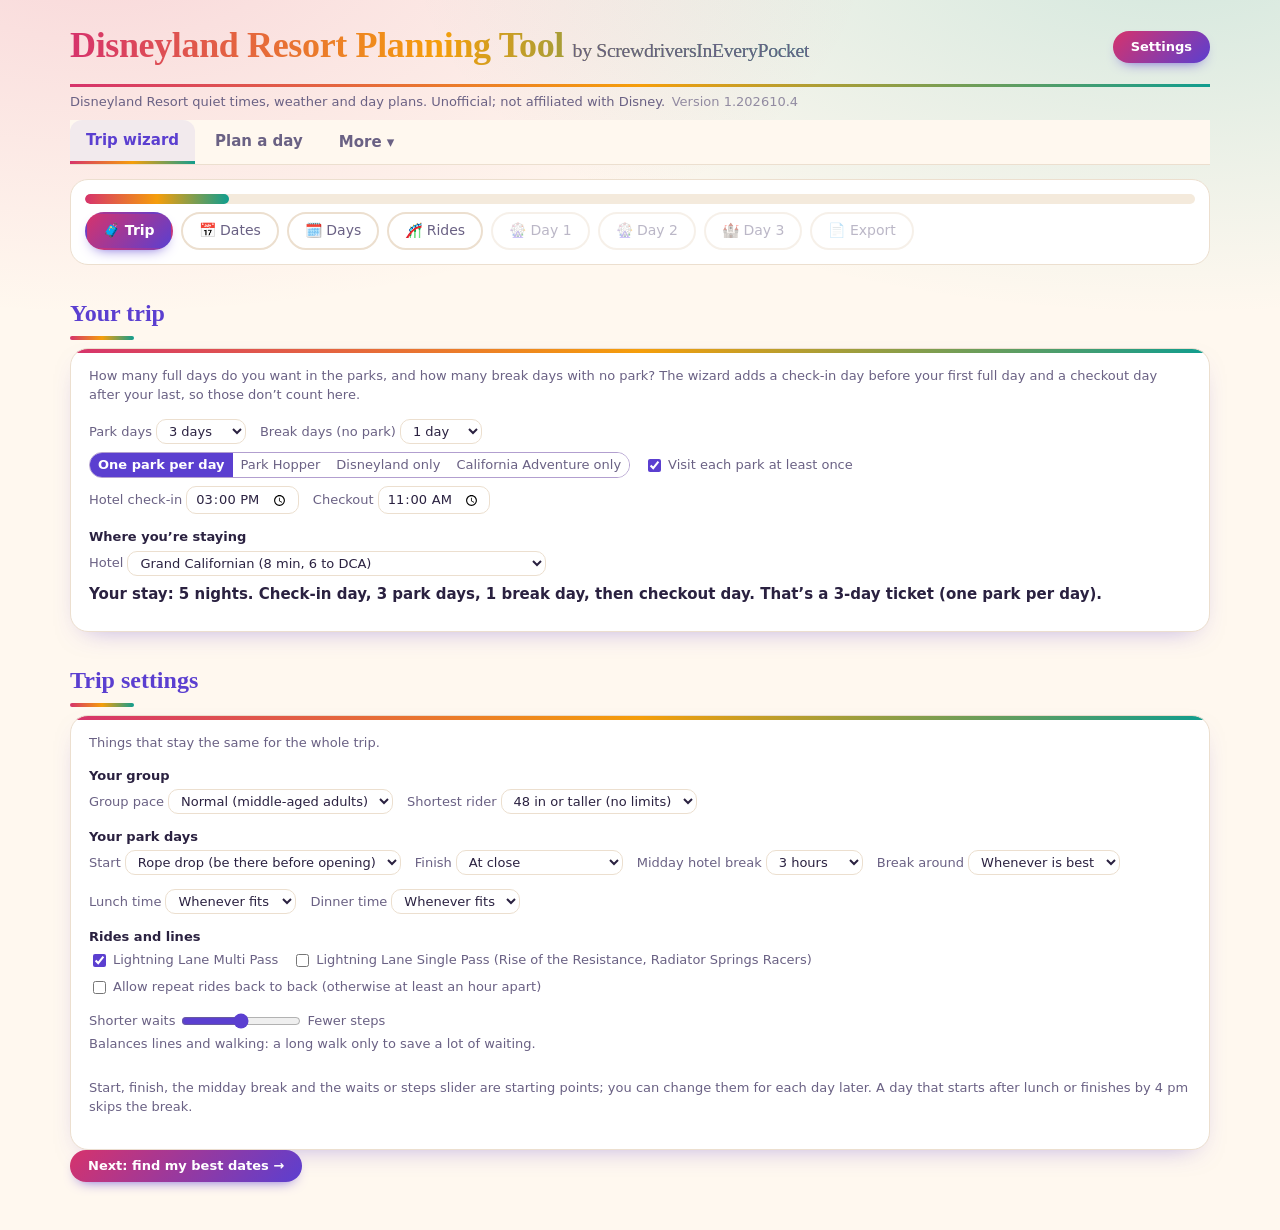
==== commit fc968cba: "versioning change" ====
--- a/index.html
+++ b/index.html
@@ -591,7 +591,7 @@
 // app version at the top, from version.js (its only home); works when the page is opened straight from the folder too
 (function showVersion() {
   const el = document.getElementById('app-ver'), v = String(window.PDP_VERSION || '');
-  if (el && v) el.textContent = v;
+  if (el && v) el.textContent = 'Version ' + v;
 })();
 </script>
 </body></html>
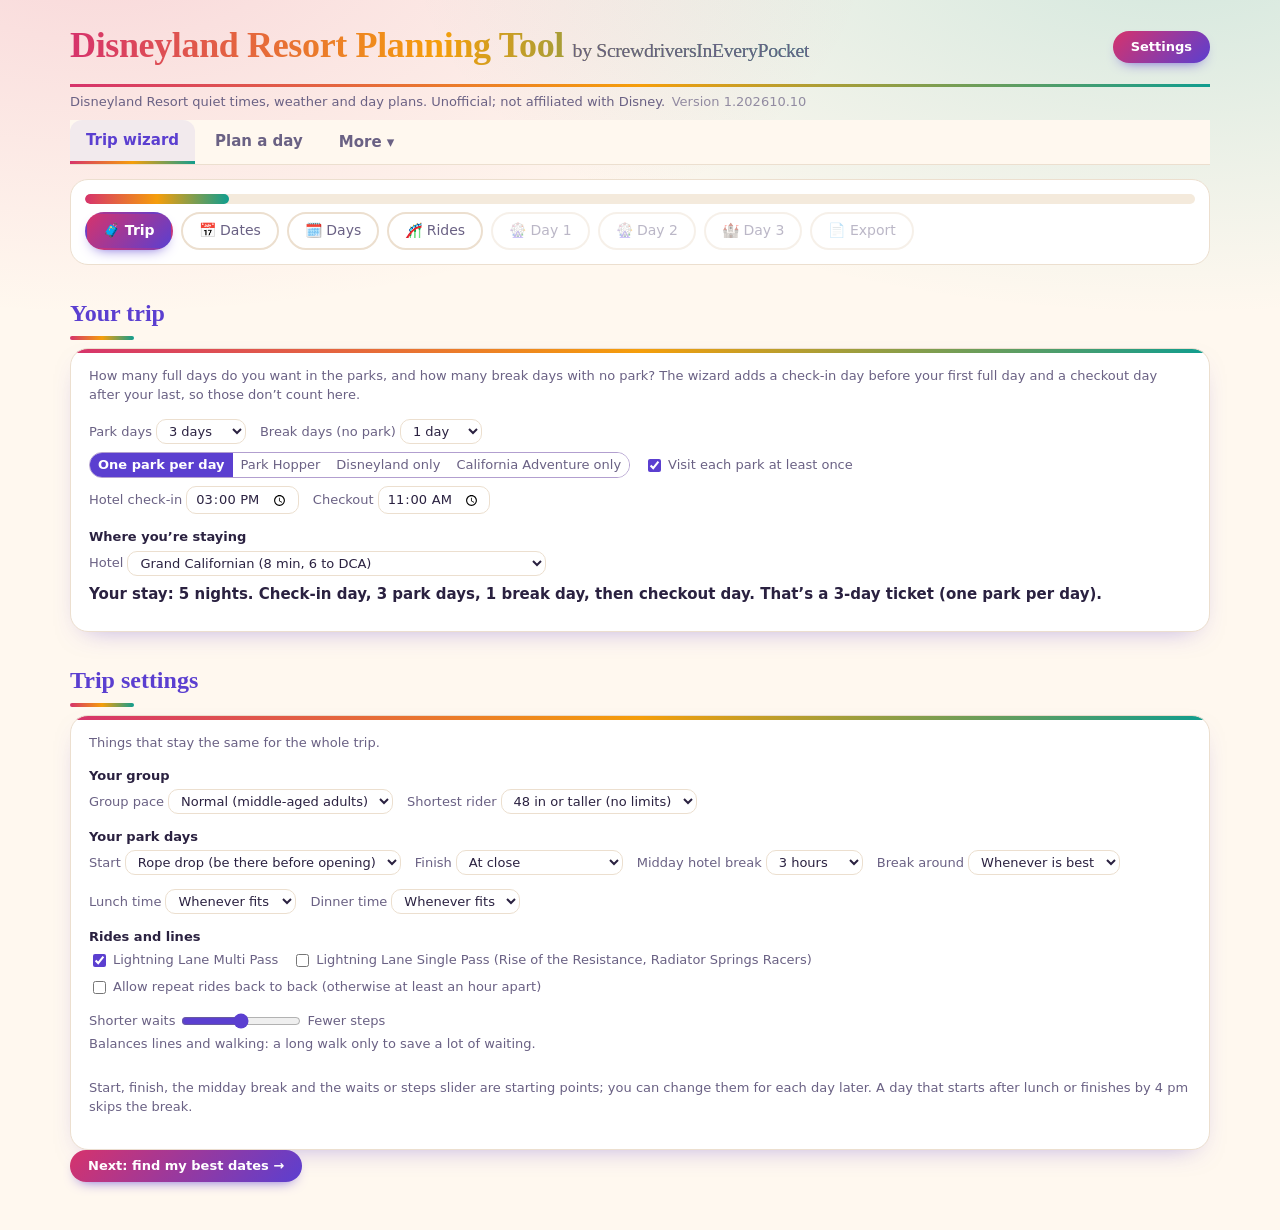
==== commit a3bfff16: "single rider line data updated" ====
--- a/index.html
+++ b/index.html
@@ -532,7 +532,7 @@
     <p><b>Weather</b> comes from the Open‑Meteo historical archive (open-meteo.com) for Anaheim, 2016–2025: ten years of daily records from ERA5 reanalysis, a blend of weather‑station and satellite observations. Rain chance is the share of days with at least 0.04 in, which skips trace drizzle. Each weekly figure rests on about 70 days, so expect some week‑to‑week noise; the monthly table is steadier.</p>
     <p><b>Time of day and ride closures</b> come from Queue‑Times' per‑attraction history for 42 major rides (2023–2025; hourly figures are 2025). Overlay versions like Haunted Mansion Holiday are merged with the regular ride, and rides are only counted from when they opened (Toontown reopened March 2023; Tiana's Bayou Adventure opened November 2024). <b>Seasonal events</b> are typical windows from the 2025–2026 calendars published by Disney Tourist Blog (disneytouristblog.com), Attractions Magazine (attractionsmagazine.com) and MickeyVisit (mickeyvisit.com); the 2026 holiday season uses Disney's announced dates (Nov 13, 2026 to Jan 6, 2027, per FOX 11, foxla.com). Disney hadn't announced 2027 event dates as of Oct 24, 2026. <b>Announced refurbishments</b> (it's a small world Oct 30 to Nov 12, 2026; Autopia from Feb 1, 2027, with no reopening date yet) come from Disney Tourist Blog's refurbishment calendar, updated Oct 16, 2026, and are flagged on those dates on top of the usual monthly closure patterns. A ride closed for refurbishment on a date is greyed out and can't be picked for that day, and comes off the day's list if it was picked. <b>Sunset</b> times are 2025 values from Open‑Meteo.</p>
     <p><b>Plan a day</b> uses each ride's 2024–2025 average wait by hour, scaled by that ride's month and day‑of‑week averages and by how busy the week runs against its month. Hours are live from ThemeParks.wiki when it covers the date (see Live park hours below), else Disney's published hours for that date where available (read from Disney's official calendar at disneyland.disney.go.com on Oct 24, 2026, covering Oct 24 to Dec 5, 2026, including the early closes for Oogie Boogie Bash), otherwise the 2025 schedule for the same week and weekday; weather is the 2016–2025 hourly average for that week. The schedule picks, at each step, the ride whose wait is lowest relative to what it will be later in the day, weighing in the walk to get there (a slider on each day sets how much shorter waits count against fewer steps), nudging outdoor rides away from hot or wet hours. It counts the walk between any two rides from their map locations: the straight line stretched by a third for winding paths, at your group's walking speed (about 50 m a minute for Relaxed, seniors or small children; 65 for Normal, middle-aged adults; 80 for Go-go, young adults), up to 15% slower in the busiest weeks. Ride, restaurant and show locations are © <a href="https://www.openstreetmap.org/copyright" target="_blank" rel="noopener">OpenStreetMap contributors</a>, available under the Open Database License, extracted on Oct 25, 2026 and built into the app (the park_places table); restaurants and shows are the middle of their building, and each ride has a queue entrance and an exit picked from the doors mapped on its building, so a walk runs from one ride's exit to the next ride's entrance. To choose between doors we used the ride locations published by <a href="https://www.themeparks.wiki/" target="_blank" rel="noopener">ThemeParks.wiki</a> as a reference, once, by hand; none of their data is built into the app and the app never contacts them. These picks are best guesses. The two park gates are our own estimate. A restaurant missing from the map falls back to a simple map of each land. On top of the walk it adds 10 minutes for shops, snacks and distractions (8 from the gate to the first ride), and looks one ride ahead so the plan doesn't zigzag across the park, rope drop 30 minutes before opening, and a relaxed pace on the stay‑all‑day plan: 45‑minute lunch and dinner, and a 20‑minute rest break roughly every 75 minutes. Both plans leave the park at the same time so they cover a similar day; whichever finishes its ride list first gets free time. The split‑day break goes in the hours where waits, heat and rain add up highest, between 11 am and 5 pm. Lunch and dinner are always eaten in the park, never during the hotel break, at the nearest quick-service place to where you are (on your way in from the gate after a break), and the next walk starts from there. You can also ask for lunch or dinner around a set hour (for the whole trip, or for one wizard day): the meal starts within about half an hour of it, and if it can't, the plan says so and has that meal whenever it fits best. Before a hotel break or a park hop the plan walks you back to the gate; a hop then adds the walk across the Esplanade and the tap-in line at the other park (about 15 minutes on a typical day, scaled for how busy it is; no bag check, since the Esplanade is inside security). Free time names the nearest show or character spot. You can set a start (rope drop, 10 am, 1 pm or your own time) and a finish (at close or your own time); the plan only uses those hours, and a day that starts after lunch or finishes by 4 pm has no midday break. When picked rides or a chosen meal time don't fit, the plan can give a little more time: a finish you set can move up to 2 hours later (never past close), or the midday break can get shorter (always keeping at least an hour at the hotel), in 15‑minute steps, whichever fits the most with the fewest extra minutes. The “Your day” box and the plan say what changed, and which rides still won't fit even then. The Walking times page (in the More menu) shows the walk between any two mapped spots at each pace and crowd level; these are estimates, and the park gates may add time for security and tap‑in. Rides above the shortest rider's height can still be picked but are flagged, with a Rider Switch reminder, and plans show every ride's height; minimum heights follow MickeyVisit's height list (mickeyvisit.com, updated Aug 27, 2025, checked Oct 25, 2026). These are estimates from averages: the day‑of hourly detail is behind a Queue‑Times login. The two permanent character meets (Royal Hall princesses and Mickey's House) plan like rides, using Queue‑Times waits, inside the hours they usually run (our estimate). The <b>Tonight</b> note at the end of each plan lists that day's fireworks and nighttime shows: Disney's own showtimes where its calendar has published them, otherwise our typical estimate (fireworks around 9:30 pm, Fantasmic! at 9 and 10:30, World of Color at 9 and 10:15 on later nights), labelled as an estimate.</p>
-    <p><b>Ride attributes</b> (land, indoor or outdoor, whether you'll get wet, ride length) were compiled by Claude from the official attraction listings. <b>Lightning Lane</b> eligibility and rules (22 Multi Pass rides; Rise of the Resistance and Radiator Springs Racers as Single Pass; one booking at a time, next after you use it or 2 hours after booking) follow MickeyVisit's 2026 guide (mickeyvisit.com). Single Rider lines follow the lines Queue‑Times tracks. The plan assumes about one Lightning Lane every 1¾ hours in the park (up to 7), used on the eligible rides with the longest expected waits, at about 10 minutes each and at least an hour apart, since you can hold only one booking at a time; real return times depend on availability that day. <b>Hotel travel times</b> for the Grand Californian, Disneyland Hotel and Pixar Place Hotel are the walk from an average room to each park's turnstiles along the footpaths mapped in OpenStreetMap (about 430 m to Disneyland and 290 m into California Adventure through the Grand Californian's own entrance; about 845 m from the Disneyland Hotel and 830 m from Pixar Place Hotel), at your group's pace, plus 1½ to 2½ minutes for elevators and hallways. Harbor Blvd hotels use about 15 minutes at Normal pace, and the ART shuttle about 40 minutes whatever the pace. You can override them with a custom time. Every time you come in from the hotel, the plan adds our estimate of the security and tap-in line (the security_waits table): by time of day, from about 8 minutes an hour before opening to 18 at opening and 8 in the evening on a typical day, times 0.7 on quiet days up to 1.4 on busy ones. Disney doesn't publish these, so they come from blog reports (Disney Tourist Blog, Disney Dining, Inside the Magic, MickeyVisit). Grand Californian guests use the hotel's own California Adventure entrance at Grizzly Peak (about 5 minutes less in line) when it's open, by our estimate from an hour before opening until close; for Disneyland they walk to the Esplanade. A ride Disney has announced as closed for refurbishment on that date is left out of the plan.</p>
+    <p><b>Ride attributes</b> (land, indoor or outdoor, whether you'll get wet, ride length) were compiled by Claude from the official attraction listings. <b>Lightning Lane</b> eligibility and rules (22 Multi Pass rides; Rise of the Resistance and Radiator Springs Racers as Single Pass; one booking at a time, next after you use it or 2 hours after booking) follow MickeyVisit's 2026 guide (mickeyvisit.com). Single Rider lines follow Disney's single rider page (11 rides). The plan assumes about one Lightning Lane every 1¾ hours in the park (up to 7), used on the eligible rides with the longest expected waits, at about 10 minutes each and at least an hour apart, since you can hold only one booking at a time; real return times depend on availability that day. <b>Hotel travel times</b> for the Grand Californian, Disneyland Hotel and Pixar Place Hotel are the walk from an average room to each park's turnstiles along the footpaths mapped in OpenStreetMap (about 430 m to Disneyland and 290 m into California Adventure through the Grand Californian's own entrance; about 845 m from the Disneyland Hotel and 830 m from Pixar Place Hotel), at your group's pace, plus 1½ to 2½ minutes for elevators and hallways. Harbor Blvd hotels use about 15 minutes at Normal pace, and the ART shuttle about 40 minutes whatever the pace. You can override them with a custom time. Every time you come in from the hotel, the plan adds our estimate of the security and tap-in line (the security_waits table): by time of day, from about 8 minutes an hour before opening to 18 at opening and 8 in the evening on a typical day, times 0.7 on quiet days up to 1.4 on busy ones. Disney doesn't publish these, so they come from blog reports (Disney Tourist Blog, Disney Dining, Inside the Magic, MickeyVisit). Grand Californian guests use the hotel's own California Adventure entrance at Grizzly Peak (about 5 minutes less in line) when it's open, by our estimate from an hour before opening until close; for Disneyland they walk to the Esplanade. A ride Disney has announced as closed for refurbishment on that date is left out of the plan.</p>
     <p><b>Pick my park days</b> scores every day of your stay for each park with the same factors and slider weights as Find your best weeks, using that day's published or typical hours, weekday crowd rating and adjusted ride waits. Early‑close party nights at California Adventure are penalized. It then tries every combination of days (and parks, for one‑park tickets) and picks the highest total. Day‑to‑day weather within one week is the same seasonal average, so differences between nearby days mostly come from weekday crowds, hours, party nights and closures.</p>
     <p><b>Ticket prices</b> are Disney's dated 1‑day, 1‑park ticket prices (7 tiers, $104–$224 per adult), read from the official ticket calendar at disneyland.disney.go.com on Oct 23, 2026, and published through June 30, 2027. Multi‑day tickets ($335 for 2 days up to $520 for 5, per adult) cost the same on any dates, per Disney Tourist Blog's report of the October 2026 price change. Weeks and days without a published price count as average.</p>
     <p><b>Find your best weeks</b> scores each week from 0 to 1 on each factor relative to the rest of the year, weights them by your sliders and rescales so the best matching week is 100. "Comfortable temperature" favors feels‑like highs near 74°F and penalizes 90°F days and sub‑45°F nights.</p>
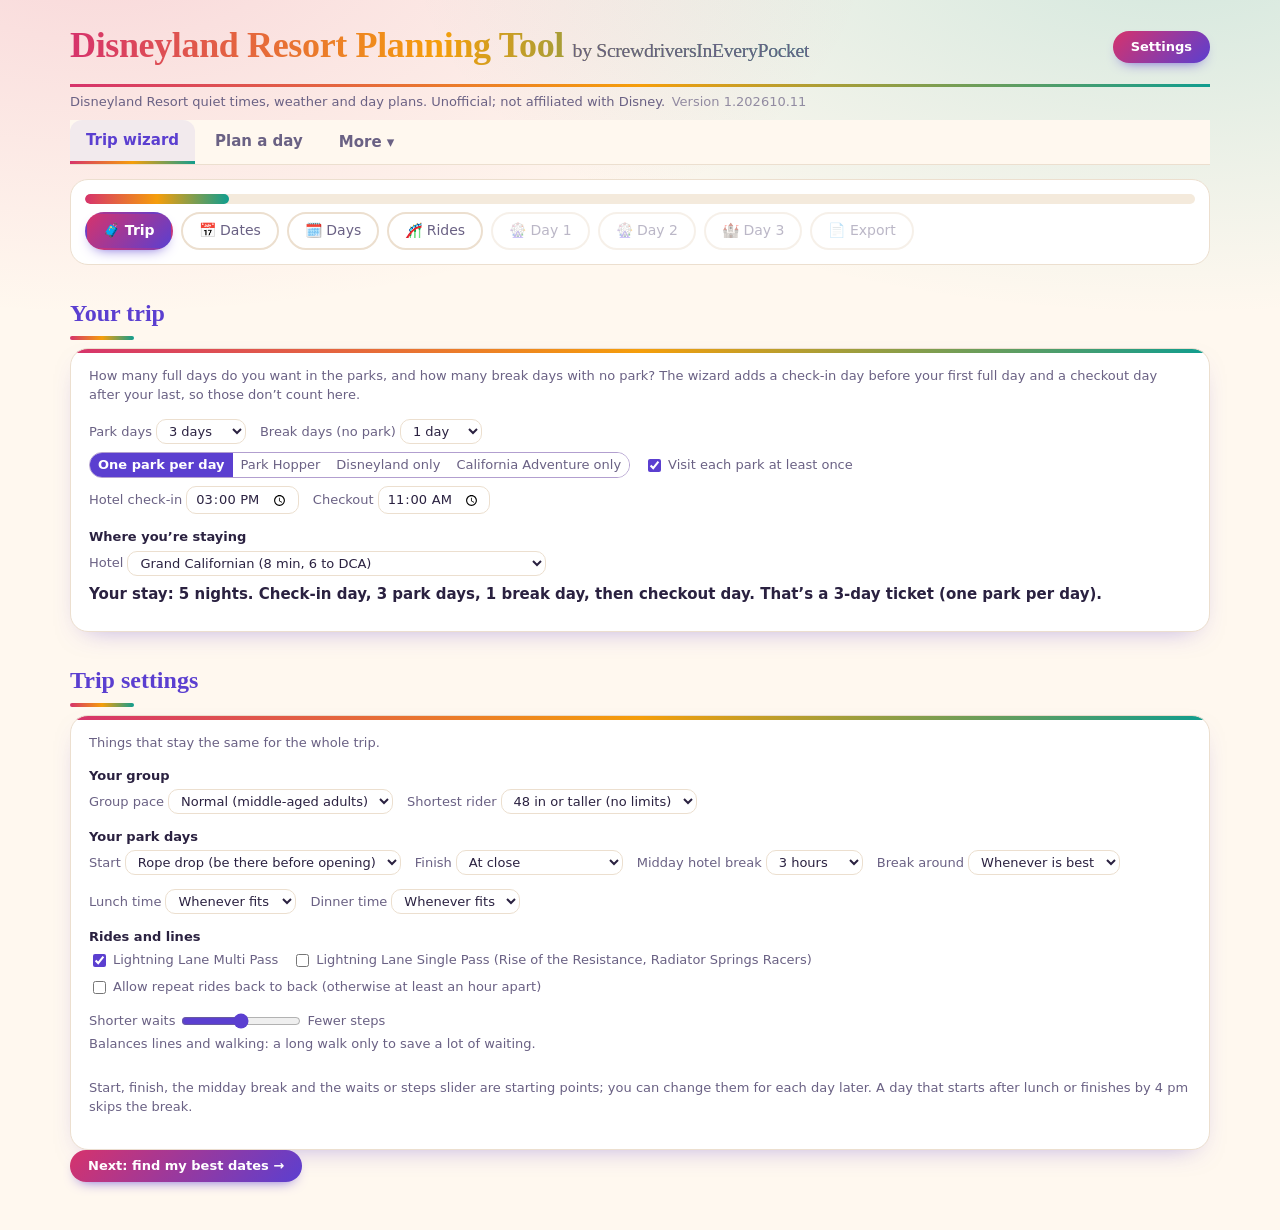
==== commit 1b22cb9f: "meal time changes" ====
--- a/index.html
+++ b/index.html
@@ -531,7 +531,7 @@
     <p><b>Where the two disagree:</b> both put late August through mid‑September as the quietest stretch at both parks. They differ on early summer: crowd ratings drop sharply from May at Disneyland, while wait times fall more gradually. Sunday as Disneyland's quietest weekday comes from crowd ratings only and runs against the usual locals‑on‑weekends advice, so treat it as a lead rather than a certainty.</p>
     <p><b>Weather</b> comes from the Open‑Meteo historical archive (open-meteo.com) for Anaheim, 2016–2025: ten years of daily records from ERA5 reanalysis, a blend of weather‑station and satellite observations. Rain chance is the share of days with at least 0.04 in, which skips trace drizzle. Each weekly figure rests on about 70 days, so expect some week‑to‑week noise; the monthly table is steadier.</p>
     <p><b>Time of day and ride closures</b> come from Queue‑Times' per‑attraction history for 42 major rides (2023–2025; hourly figures are 2025). Overlay versions like Haunted Mansion Holiday are merged with the regular ride, and rides are only counted from when they opened (Toontown reopened March 2023; Tiana's Bayou Adventure opened November 2024). <b>Seasonal events</b> are typical windows from the 2025–2026 calendars published by Disney Tourist Blog (disneytouristblog.com), Attractions Magazine (attractionsmagazine.com) and MickeyVisit (mickeyvisit.com); the 2026 holiday season uses Disney's announced dates (Nov 13, 2026 to Jan 6, 2027, per FOX 11, foxla.com). Disney hadn't announced 2027 event dates as of Oct 24, 2026. <b>Announced refurbishments</b> (it's a small world Oct 30 to Nov 12, 2026; Autopia from Feb 1, 2027, with no reopening date yet) come from Disney Tourist Blog's refurbishment calendar, updated Oct 16, 2026, and are flagged on those dates on top of the usual monthly closure patterns. A ride closed for refurbishment on a date is greyed out and can't be picked for that day, and comes off the day's list if it was picked. <b>Sunset</b> times are 2025 values from Open‑Meteo.</p>
-    <p><b>Plan a day</b> uses each ride's 2024–2025 average wait by hour, scaled by that ride's month and day‑of‑week averages and by how busy the week runs against its month. Hours are live from ThemeParks.wiki when it covers the date (see Live park hours below), else Disney's published hours for that date where available (read from Disney's official calendar at disneyland.disney.go.com on Oct 24, 2026, covering Oct 24 to Dec 5, 2026, including the early closes for Oogie Boogie Bash), otherwise the 2025 schedule for the same week and weekday; weather is the 2016–2025 hourly average for that week. The schedule picks, at each step, the ride whose wait is lowest relative to what it will be later in the day, weighing in the walk to get there (a slider on each day sets how much shorter waits count against fewer steps), nudging outdoor rides away from hot or wet hours. It counts the walk between any two rides from their map locations: the straight line stretched by a third for winding paths, at your group's walking speed (about 50 m a minute for Relaxed, seniors or small children; 65 for Normal, middle-aged adults; 80 for Go-go, young adults), up to 15% slower in the busiest weeks. Ride, restaurant and show locations are © <a href="https://www.openstreetmap.org/copyright" target="_blank" rel="noopener">OpenStreetMap contributors</a>, available under the Open Database License, extracted on Oct 25, 2026 and built into the app (the park_places table); restaurants and shows are the middle of their building, and each ride has a queue entrance and an exit picked from the doors mapped on its building, so a walk runs from one ride's exit to the next ride's entrance. To choose between doors we used the ride locations published by <a href="https://www.themeparks.wiki/" target="_blank" rel="noopener">ThemeParks.wiki</a> as a reference, once, by hand; none of their data is built into the app and the app never contacts them. These picks are best guesses. The two park gates are our own estimate. A restaurant missing from the map falls back to a simple map of each land. On top of the walk it adds 10 minutes for shops, snacks and distractions (8 from the gate to the first ride), and looks one ride ahead so the plan doesn't zigzag across the park, rope drop 30 minutes before opening, and a relaxed pace on the stay‑all‑day plan: 45‑minute lunch and dinner, and a 20‑minute rest break roughly every 75 minutes. Both plans leave the park at the same time so they cover a similar day; whichever finishes its ride list first gets free time. The split‑day break goes in the hours where waits, heat and rain add up highest, between 11 am and 5 pm. Lunch and dinner are always eaten in the park, never during the hotel break, at the nearest quick-service place to where you are (on your way in from the gate after a break), and the next walk starts from there. You can also ask for lunch or dinner around a set hour (for the whole trip, or for one wizard day): the meal starts within about half an hour of it, and if it can't, the plan says so and has that meal whenever it fits best. Before a hotel break or a park hop the plan walks you back to the gate; a hop then adds the walk across the Esplanade and the tap-in line at the other park (about 15 minutes on a typical day, scaled for how busy it is; no bag check, since the Esplanade is inside security). Free time names the nearest show or character spot. You can set a start (rope drop, 10 am, 1 pm or your own time) and a finish (at close or your own time); the plan only uses those hours, and a day that starts after lunch or finishes by 4 pm has no midday break. When picked rides or a chosen meal time don't fit, the plan can give a little more time: a finish you set can move up to 2 hours later (never past close), or the midday break can get shorter (always keeping at least an hour at the hotel), in 15‑minute steps, whichever fits the most with the fewest extra minutes. The “Your day” box and the plan say what changed, and which rides still won't fit even then. The Walking times page (in the More menu) shows the walk between any two mapped spots at each pace and crowd level; these are estimates, and the park gates may add time for security and tap‑in. Rides above the shortest rider's height can still be picked but are flagged, with a Rider Switch reminder, and plans show every ride's height; minimum heights follow MickeyVisit's height list (mickeyvisit.com, updated Aug 27, 2025, checked Oct 25, 2026). These are estimates from averages: the day‑of hourly detail is behind a Queue‑Times login. The two permanent character meets (Royal Hall princesses and Mickey's House) plan like rides, using Queue‑Times waits, inside the hours they usually run (our estimate). The <b>Tonight</b> note at the end of each plan lists that day's fireworks and nighttime shows: Disney's own showtimes where its calendar has published them, otherwise our typical estimate (fireworks around 9:30 pm, Fantasmic! at 9 and 10:30, World of Color at 9 and 10:15 on later nights), labelled as an estimate.</p>
+    <p><b>Plan a day</b> uses each ride's 2024–2025 average wait by hour, scaled by that ride's month and day‑of‑week averages and by how busy the week runs against its month. Hours are live from ThemeParks.wiki when it covers the date (see Live park hours below), else Disney's published hours for that date where available (read from Disney's official calendar at disneyland.disney.go.com on Oct 24, 2026, covering Oct 24 to Dec 5, 2026, including the early closes for Oogie Boogie Bash), otherwise the 2025 schedule for the same week and weekday; weather is the 2016–2025 hourly average for that week. The schedule picks, at each step, the ride whose wait is lowest relative to what it will be later in the day, weighing in the walk to get there (a slider on each day sets how much shorter waits count against fewer steps), nudging outdoor rides away from hot or wet hours. It counts the walk between any two rides from their map locations: the straight line stretched by a third for winding paths, at your group's walking speed (about 50 m a minute for Relaxed, seniors or small children; 65 for Normal, middle-aged adults; 80 for Go-go, young adults), up to 15% slower in the busiest weeks. Ride, restaurant and show locations are © <a href="https://www.openstreetmap.org/copyright" target="_blank" rel="noopener">OpenStreetMap contributors</a>, available under the Open Database License, extracted on Oct 25, 2026 and built into the app (the park_places table); restaurants and shows are the middle of their building, and each ride has a queue entrance and an exit picked from the doors mapped on its building, so a walk runs from one ride's exit to the next ride's entrance. To choose between doors we used the ride locations published by <a href="https://www.themeparks.wiki/" target="_blank" rel="noopener">ThemeParks.wiki</a> as a reference, once, by hand; none of their data is built into the app and the app never contacts them. These picks are best guesses. The two park gates are our own estimate. A restaurant missing from the map falls back to a simple map of each land. On top of the walk it adds 10 minutes for shops, snacks and distractions (8 from the gate to the first ride), and looks one ride ahead so the plan doesn't zigzag across the park, rope drop 30 minutes before opening, and a relaxed pace on the stay‑all‑day plan: 45‑minute lunch and dinner, and a 20‑minute rest break roughly every 75 minutes. Both plans leave the park at the same time so they cover a similar day; whichever finishes its ride list first gets free time. The split‑day break goes in the hours where waits, heat and rain add up highest, between 11 am and 5 pm. Lunch and dinner are always eaten in the park, never during the hotel break, at the nearest quick-service place to where you are (on your way in from the gate after a break), and the next walk starts from there. You can also ask for lunch or dinner around a set hour (for the whole trip, or for one wizard day): the meal starts within about half an hour of it, and if it can't, the plan says so and has that meal whenever it fits best. A lunch or dinner you picked a restaurant for, or set a time for, is always kept: when your rides are done early (or you picked none), the plan stays in the park with free time until that meal instead of leaving, and a finish you set before it moves later until the meal is over (past the usual 2 hours if needed, never past close); on a split day it goes after the hotel break. Before a hotel break or a park hop the plan walks you back to the gate; a hop then adds the walk across the Esplanade and the tap-in line at the other park (about 15 minutes on a typical day, scaled for how busy it is; no bag check, since the Esplanade is inside security). Free time names the nearest show or character spot. You can set a start (rope drop, 10 am, 1 pm or your own time) and a finish (at close or your own time); the plan only uses those hours, and a day that starts after lunch or finishes by 4 pm has no midday break. When picked rides or a chosen meal time don't fit, the plan can give a little more time: a finish you set can move up to 2 hours later (never past close), or the midday break can get shorter (always keeping at least an hour at the hotel), in 15‑minute steps, whichever fits the most with the fewest extra minutes. The “Your day” box and the plan say what changed, and which rides still won't fit even then. The Walking times page (in the More menu) shows the walk between any two mapped spots at each pace and crowd level; these are estimates, and the park gates may add time for security and tap‑in. Rides above the shortest rider's height can still be picked but are flagged, with a Rider Switch reminder, and plans show every ride's height; minimum heights follow MickeyVisit's height list (mickeyvisit.com, updated Aug 27, 2025, checked Oct 25, 2026). These are estimates from averages: the day‑of hourly detail is behind a Queue‑Times login. The two permanent character meets (Royal Hall princesses and Mickey's House) plan like rides, using Queue‑Times waits, inside the hours they usually run (our estimate). The <b>Tonight</b> note at the end of each plan lists that day's fireworks and nighttime shows: Disney's own showtimes where its calendar has published them, otherwise our typical estimate (fireworks around 9:30 pm, Fantasmic! at 9 and 10:30, World of Color at 9 and 10:15 on later nights), labelled as an estimate.</p>
     <p><b>Ride attributes</b> (land, indoor or outdoor, whether you'll get wet, ride length) were compiled by Claude from the official attraction listings. <b>Lightning Lane</b> eligibility and rules (22 Multi Pass rides; Rise of the Resistance and Radiator Springs Racers as Single Pass; one booking at a time, next after you use it or 2 hours after booking) follow MickeyVisit's 2026 guide (mickeyvisit.com). Single Rider lines follow Disney's single rider page (11 rides). The plan assumes about one Lightning Lane every 1¾ hours in the park (up to 7), used on the eligible rides with the longest expected waits, at about 10 minutes each and at least an hour apart, since you can hold only one booking at a time; real return times depend on availability that day. <b>Hotel travel times</b> for the Grand Californian, Disneyland Hotel and Pixar Place Hotel are the walk from an average room to each park's turnstiles along the footpaths mapped in OpenStreetMap (about 430 m to Disneyland and 290 m into California Adventure through the Grand Californian's own entrance; about 845 m from the Disneyland Hotel and 830 m from Pixar Place Hotel), at your group's pace, plus 1½ to 2½ minutes for elevators and hallways. Harbor Blvd hotels use about 15 minutes at Normal pace, and the ART shuttle about 40 minutes whatever the pace. You can override them with a custom time. Every time you come in from the hotel, the plan adds our estimate of the security and tap-in line (the security_waits table): by time of day, from about 8 minutes an hour before opening to 18 at opening and 8 in the evening on a typical day, times 0.7 on quiet days up to 1.4 on busy ones. Disney doesn't publish these, so they come from blog reports (Disney Tourist Blog, Disney Dining, Inside the Magic, MickeyVisit). Grand Californian guests use the hotel's own California Adventure entrance at Grizzly Peak (about 5 minutes less in line) when it's open, by our estimate from an hour before opening until close; for Disneyland they walk to the Esplanade. A ride Disney has announced as closed for refurbishment on that date is left out of the plan.</p>
     <p><b>Pick my park days</b> scores every day of your stay for each park with the same factors and slider weights as Find your best weeks, using that day's published or typical hours, weekday crowd rating and adjusted ride waits. Early‑close party nights at California Adventure are penalized. It then tries every combination of days (and parks, for one‑park tickets) and picks the highest total. Day‑to‑day weather within one week is the same seasonal average, so differences between nearby days mostly come from weekday crowds, hours, party nights and closures.</p>
     <p><b>Ticket prices</b> are Disney's dated 1‑day, 1‑park ticket prices (7 tiers, $104–$224 per adult), read from the official ticket calendar at disneyland.disney.go.com on Oct 23, 2026, and published through June 30, 2027. Multi‑day tickets ($335 for 2 days up to $520 for 5, per adult) cost the same on any dates, per Disney Tourist Blog's report of the October 2026 price change. Weeks and days without a published price count as average.</p>
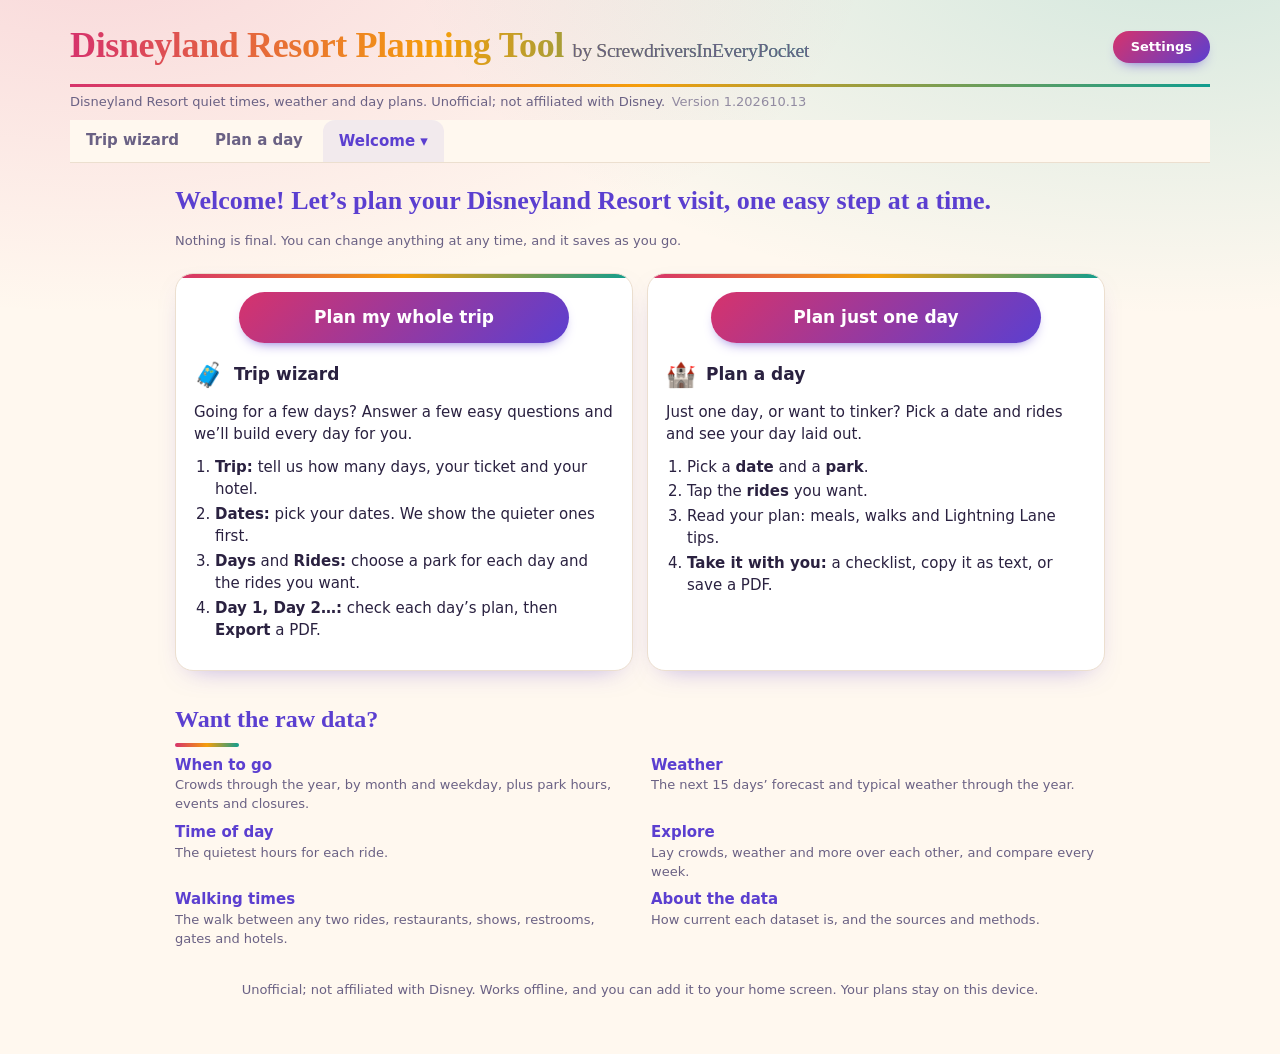
==== commit cf489595: "welcome screen added" ====
--- a/index.html
+++ b/index.html
@@ -49,6 +49,7 @@
   <nav class="qt-tabs" role="tablist" aria-label="Dashboard sections">
     <button type="button" role="tab" id="tab-wizard" aria-controls="panel-wizard" aria-selected="true" data-tab="wizard">Trip wizard</button>
     <button type="button" role="tab" id="tab-plan" aria-controls="panel-plan" aria-selected="false" data-tab="plan">Plan a day</button>
+    <button type="button" role="tab" class="tab-extra" id="tab-welcome" aria-controls="panel-welcome" aria-selected="false" data-tab="welcome">Welcome</button>
     <button type="button" role="tab" class="tab-extra" id="tab-when" aria-controls="panel-when" aria-selected="false" data-tab="when">When to go</button>
     <button type="button" role="tab" class="tab-extra" id="tab-weather" aria-controls="panel-weather" aria-selected="false" data-tab="weather">Weather</button>
     <button type="button" role="tab" class="tab-extra" id="tab-timeofday" aria-controls="panel-timeofday" aria-selected="false" data-tab="timeofday">Time of day</button>
@@ -58,12 +59,53 @@
     <button type="button" class="tab-more" id="tab-more" aria-haspopup="true" aria-expanded="false">More ▾</button>
   </nav>
   <div class="tab-menu" id="tab-menu" hidden>
+    <button type="button" data-tab="welcome">Welcome</button>
     <button type="button" data-tab="when">When to go</button>
     <button type="button" data-tab="weather">Weather</button>
     <button type="button" data-tab="timeofday">Time of day</button>
     <button type="button" data-tab="explore">Explore</button>
     <button type="button" data-tab="walks">Walking times</button>
     <button type="button" data-tab="about">About the data</button>
+  </div>
+  <div class="qt-panel" role="tabpanel" id="panel-welcome" aria-labelledby="tab-welcome" hidden>
+  <section class="wel">
+    <p class="wel-hero">Welcome! Let’s plan your Disneyland Resort visit, one easy step at a time.</p>
+    <p class="qt-note wel-calm">Nothing is final. You can change anything at any time, and it saves as you go.</p>
+    <div class="wel-cards">
+      <div class="qt-card wel-card">
+        <button type="button" class="qt-btn wel-big" data-go="wizard" data-trip-btn>Plan my whole trip</button>
+        <h3><span class="wel-ico" aria-hidden="true">🧳</span> Trip wizard</h3>
+        <p>Going for a few days? Answer a few easy questions and we’ll build every day for you.</p>
+        <ol class="wel-steps">
+          <li><b>Trip:</b> tell us how many days, your ticket and your hotel.</li>
+          <li><b>Dates:</b> pick your dates. We show the quieter ones first.</li>
+          <li><b>Days</b> and <b>Rides:</b> choose a park for each day and the rides you want.</li>
+          <li><b>Day 1, Day 2…:</b> check each day’s plan, then <b>Export</b> a PDF.</li>
+        </ol>
+      </div>
+      <div class="qt-card wel-card">
+        <button type="button" class="qt-btn wel-big" data-go="plan">Plan just one day</button>
+        <h3><span class="wel-ico" aria-hidden="true">🏰</span> Plan a day</h3>
+        <p>Just one day, or want to tinker? Pick a date and rides and see your day laid out.</p>
+        <ol class="wel-steps">
+          <li>Pick a <b>date</b> and a <b>park</b>.</li>
+          <li>Tap the <b>rides</b> you want.</li>
+          <li>Read your plan: meals, walks and Lightning Lane tips.</li>
+          <li><b>Take it with you:</b> a checklist, copy it as text, or save a PDF.</li>
+        </ol>
+      </div>
+    </div>
+    <h2 id="welcome-data">Want the raw data?</h2>
+    <ul class="wel-data">
+      <li><a href="#when" data-go="when">When to go</a> Crowds through the year, by month and weekday, plus park hours, events and closures.</li>
+      <li><a href="#weather" data-go="weather">Weather</a> The next 15 days’ forecast and typical weather through the year.</li>
+      <li><a href="#timeofday" data-go="timeofday">Time of day</a> The quietest hours for each ride.</li>
+      <li><a href="#explore" data-go="explore">Explore</a> Lay crowds, weather and more over each other, and compare every week.</li>
+      <li><a href="#walks" data-go="walks">Walking times</a> The walk between any two rides, restaurants, shows, restrooms, gates and hotels.</li>
+      <li><a href="#about" data-go="about">About the data</a> How current each dataset is, and the sources and methods.</li>
+    </ul>
+    <p class="qt-note wel-foot">Unofficial; not affiliated with Disney. Works offline, and you can add it to your home screen. Your plans stay on this device.</p>
+  </section>
   </div>
   <div class="qt-panel" role="tabpanel" id="panel-wizard" aria-labelledby="tab-wizard">
   <div id="wz-stepper" class="qt-chipgroup" style="margin:var(--cds-gap-md) 0 var(--cds-gap-sm)"></div>
@@ -594,4 +636,4 @@
   if (el && v) el.textContent = 'Version ' + v;
 })();
 </script>
-</body></html>+</body></html>
--- a/css/app.css
+++ b/css/app.css
@@ -332,3 +332,20 @@
 /* the waits-vs-steps slider and its help line: a full-width row, with room kept for two lines so nothing below moves as the text changes */
 .qt-walkrow { flex: 1 1 100%; width: 100%; }
 .qt-walkhint { display: block; font-size: var(--cds-font-size-caption); color: var(--color-fg-muted); margin-top: var(--cds-gap-xs); min-height: 2.8em; line-height: 1.4; }
+/* Welcome page: hero line, two big start buttons, the two tool cards (side by side on wide screens), the raw-data list */
+.wel { max-width: 62rem; margin: var(--cds-gap-lg) auto 0; }
+.wel-hero { font-family: var(--font-anthropic-serif); font-size: 26px; font-weight: 700; line-height: 1.25; color: var(--royal); margin: 0 0 var(--cds-gap-md); }
+.qt-btn.wel-big { font-size: 17px; padding: 14px 28px; align-self: center; width: min(100%, 22rem); margin-bottom: var(--cds-gap-sm); }
+.wel-calm { margin: 0; }
+.wel-cards { display: grid; grid-template-columns: repeat(auto-fit, minmax(min(100%, 22rem), 1fr)); gap: var(--cds-gap-md); margin-top: var(--cds-gap-lg); }
+.wel-card { display: flex; flex-direction: column; gap: var(--cds-gap-sm); }
+.wel-card p { margin: 0; line-height: 1.5; }
+.wel-ico { font-size: 24px; vertical-align: -3px; margin-right: 4px; }
+.wel-steps { margin: 0 0 var(--cds-gap-sm); padding-left: 1.4em; line-height: 1.5; }
+.wel-steps li { margin: 2px 0; }
+.wel-steps b { font-weight: var(--cds-font-weight-medium); }
+.wel-data { list-style: none; margin: 0; padding: 0; display: grid; grid-template-columns: repeat(auto-fit, minmax(min(100%, 22rem), 1fr)); gap: var(--cds-gap-sm) var(--cds-gap-lg); font-size: var(--cds-font-size-caption); color: var(--color-fg-muted); line-height: 1.45; }
+.wel-data a { display: block; font-size: var(--cds-font-size-body); font-weight: 600; color: var(--royal); text-decoration: none; }
+.wel-data a:hover, .wel-data a:focus-visible { text-decoration: underline; }
+.wel-foot { margin-top: var(--cds-gap-xl); text-align: center; }
+@media (max-width: 520px) { .wel-hero { font-size: 21px; } }
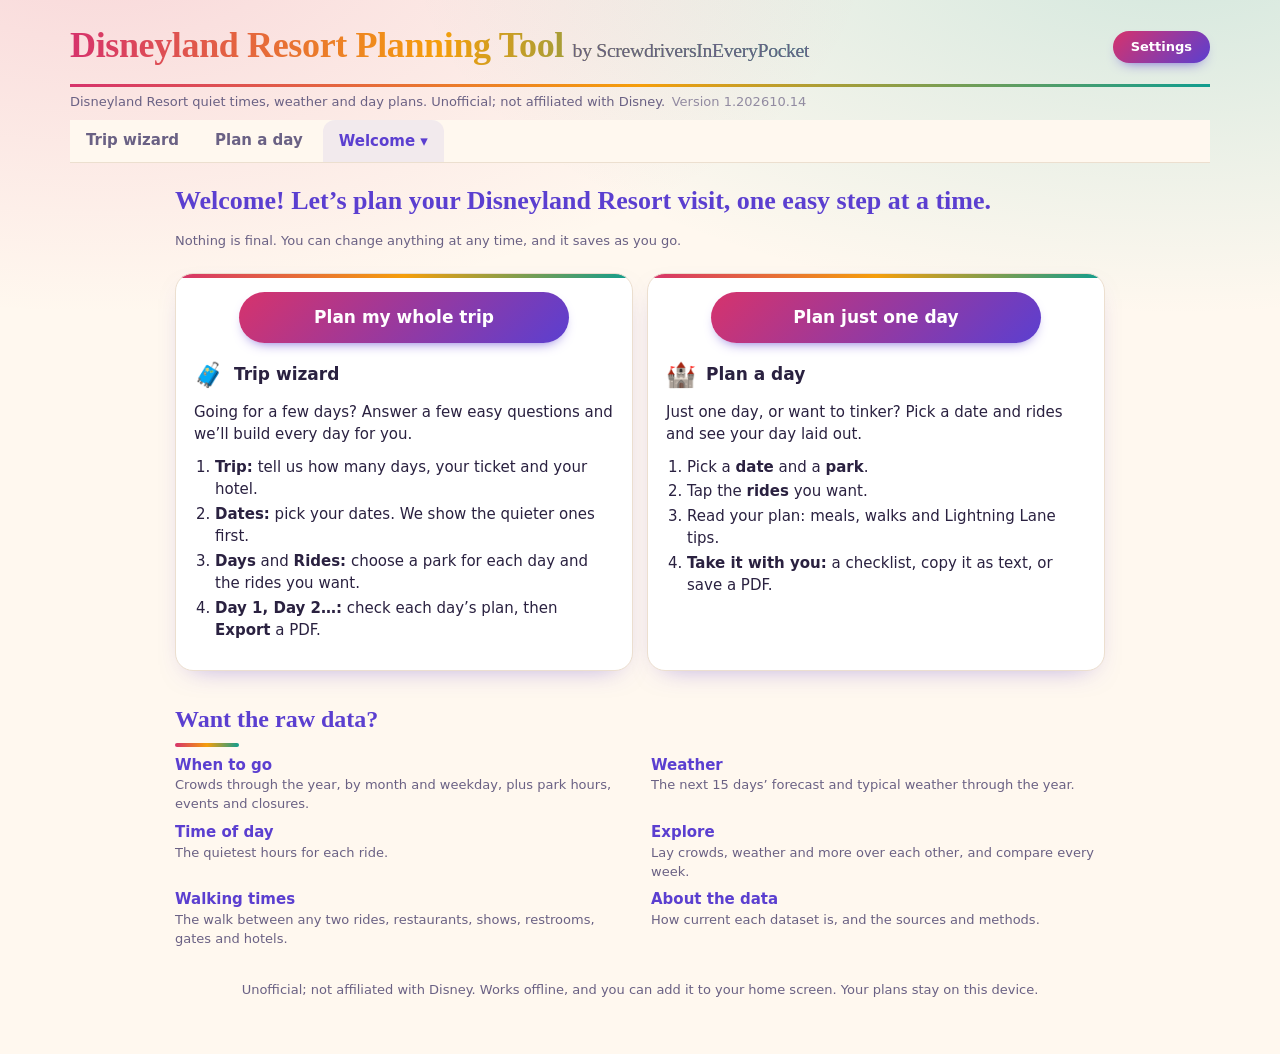
==== commit 275135b0: "better handling of light days" ====
--- a/index.html
+++ b/index.html
@@ -573,7 +573,7 @@
     <p><b>Where the two disagree:</b> both put late August through mid‑September as the quietest stretch at both parks. They differ on early summer: crowd ratings drop sharply from May at Disneyland, while wait times fall more gradually. Sunday as Disneyland's quietest weekday comes from crowd ratings only and runs against the usual locals‑on‑weekends advice, so treat it as a lead rather than a certainty.</p>
     <p><b>Weather</b> comes from the Open‑Meteo historical archive (open-meteo.com) for Anaheim, 2016–2025: ten years of daily records from ERA5 reanalysis, a blend of weather‑station and satellite observations. Rain chance is the share of days with at least 0.04 in, which skips trace drizzle. Each weekly figure rests on about 70 days, so expect some week‑to‑week noise; the monthly table is steadier.</p>
     <p><b>Time of day and ride closures</b> come from Queue‑Times' per‑attraction history for 42 major rides (2023–2025; hourly figures are 2025). Overlay versions like Haunted Mansion Holiday are merged with the regular ride, and rides are only counted from when they opened (Toontown reopened March 2023; Tiana's Bayou Adventure opened November 2024). <b>Seasonal events</b> are typical windows from the 2025–2026 calendars published by Disney Tourist Blog (disneytouristblog.com), Attractions Magazine (attractionsmagazine.com) and MickeyVisit (mickeyvisit.com); the 2026 holiday season uses Disney's announced dates (Nov 13, 2026 to Jan 6, 2027, per FOX 11, foxla.com). Disney hadn't announced 2027 event dates as of Oct 24, 2026. <b>Announced refurbishments</b> (it's a small world Oct 30 to Nov 12, 2026; Autopia from Feb 1, 2027, with no reopening date yet) come from Disney Tourist Blog's refurbishment calendar, updated Oct 16, 2026, and are flagged on those dates on top of the usual monthly closure patterns. A ride closed for refurbishment on a date is greyed out and can't be picked for that day, and comes off the day's list if it was picked. <b>Sunset</b> times are 2025 values from Open‑Meteo.</p>
-    <p><b>Plan a day</b> uses each ride's 2024–2025 average wait by hour, scaled by that ride's month and day‑of‑week averages and by how busy the week runs against its month. Hours are live from ThemeParks.wiki when it covers the date (see Live park hours below), else Disney's published hours for that date where available (read from Disney's official calendar at disneyland.disney.go.com on Oct 24, 2026, covering Oct 24 to Dec 5, 2026, including the early closes for Oogie Boogie Bash), otherwise the 2025 schedule for the same week and weekday; weather is the 2016–2025 hourly average for that week. The schedule picks, at each step, the ride whose wait is lowest relative to what it will be later in the day, weighing in the walk to get there (a slider on each day sets how much shorter waits count against fewer steps), nudging outdoor rides away from hot or wet hours. It counts the walk between any two rides from their map locations: the straight line stretched by a third for winding paths, at your group's walking speed (about 50 m a minute for Relaxed, seniors or small children; 65 for Normal, middle-aged adults; 80 for Go-go, young adults), up to 15% slower in the busiest weeks. Ride, restaurant and show locations are © <a href="https://www.openstreetmap.org/copyright" target="_blank" rel="noopener">OpenStreetMap contributors</a>, available under the Open Database License, extracted on Oct 25, 2026 and built into the app (the park_places table); restaurants and shows are the middle of their building, and each ride has a queue entrance and an exit picked from the doors mapped on its building, so a walk runs from one ride's exit to the next ride's entrance. To choose between doors we used the ride locations published by <a href="https://www.themeparks.wiki/" target="_blank" rel="noopener">ThemeParks.wiki</a> as a reference, once, by hand; none of their data is built into the app and the app never contacts them. These picks are best guesses. The two park gates are our own estimate. A restaurant missing from the map falls back to a simple map of each land. On top of the walk it adds 10 minutes for shops, snacks and distractions (8 from the gate to the first ride), and looks one ride ahead so the plan doesn't zigzag across the park, rope drop 30 minutes before opening, and a relaxed pace on the stay‑all‑day plan: 45‑minute lunch and dinner, and a 20‑minute rest break roughly every 75 minutes. Both plans leave the park at the same time so they cover a similar day; whichever finishes its ride list first gets free time. The split‑day break goes in the hours where waits, heat and rain add up highest, between 11 am and 5 pm. Lunch and dinner are always eaten in the park, never during the hotel break, at the nearest quick-service place to where you are (on your way in from the gate after a break), and the next walk starts from there. You can also ask for lunch or dinner around a set hour (for the whole trip, or for one wizard day): the meal starts within about half an hour of it, and if it can't, the plan says so and has that meal whenever it fits best. A lunch or dinner you picked a restaurant for, or set a time for, is always kept: when your rides are done early (or you picked none), the plan stays in the park with free time until that meal instead of leaving, and a finish you set before it moves later until the meal is over (past the usual 2 hours if needed, never past close); on a split day it goes after the hotel break. Before a hotel break or a park hop the plan walks you back to the gate; a hop then adds the walk across the Esplanade and the tap-in line at the other park (about 15 minutes on a typical day, scaled for how busy it is; no bag check, since the Esplanade is inside security). Free time names the nearest show or character spot. You can set a start (rope drop, 10 am, 1 pm or your own time) and a finish (at close or your own time); the plan only uses those hours, and a day that starts after lunch or finishes by 4 pm has no midday break. When picked rides or a chosen meal time don't fit, the plan can give a little more time: a finish you set can move up to 2 hours later (never past close), or the midday break can get shorter (always keeping at least an hour at the hotel), in 15‑minute steps, whichever fits the most with the fewest extra minutes. The “Your day” box and the plan say what changed, and which rides still won't fit even then. The Walking times page (in the More menu) shows the walk between any two mapped spots at each pace and crowd level; these are estimates, and the park gates may add time for security and tap‑in. Rides above the shortest rider's height can still be picked but are flagged, with a Rider Switch reminder, and plans show every ride's height; minimum heights follow MickeyVisit's height list (mickeyvisit.com, updated Aug 27, 2025, checked Oct 25, 2026). These are estimates from averages: the day‑of hourly detail is behind a Queue‑Times login. The two permanent character meets (Royal Hall princesses and Mickey's House) plan like rides, using Queue‑Times waits, inside the hours they usually run (our estimate). The <b>Tonight</b> note at the end of each plan lists that day's fireworks and nighttime shows: Disney's own showtimes where its calendar has published them, otherwise our typical estimate (fireworks around 9:30 pm, Fantasmic! at 9 and 10:30, World of Color at 9 and 10:15 on later nights), labelled as an estimate.</p>
+    <p><b>Plan a day</b> uses each ride's 2024–2025 average wait by hour, scaled by that ride's month and day‑of‑week averages and by how busy the week runs against its month. Hours are live from ThemeParks.wiki when it covers the date (see Live park hours below), else Disney's published hours for that date where available (read from Disney's official calendar at disneyland.disney.go.com on Oct 24, 2026, covering Oct 24 to Dec 5, 2026, including the early closes for Oogie Boogie Bash), otherwise the 2025 schedule for the same week and weekday; weather is the 2016–2025 hourly average for that week. The schedule picks, at each step, the ride whose wait is lowest relative to what it will be later in the day, weighing in the walk to get there (a slider on each day sets how much shorter waits count against fewer steps), nudging outdoor rides away from hot or wet hours. On a light day (rides done 90 minutes or more before the end), it also lets a ride wait for a later hour when that saves at least 5 minutes in line or weather, and at least 5 minutes for each hour it waits, keeping that plan only if every ride and meal still fits. It counts the walk between any two rides from their map locations: the straight line stretched by a third for winding paths, at your group's walking speed (about 50 m a minute for Relaxed, seniors or small children; 65 for Normal, middle-aged adults; 80 for Go-go, young adults), up to 15% slower in the busiest weeks. Ride, restaurant and show locations are © <a href="https://www.openstreetmap.org/copyright" target="_blank" rel="noopener">OpenStreetMap contributors</a>, available under the Open Database License, extracted on Oct 25, 2026 and built into the app (the park_places table); restaurants and shows are the middle of their building, and each ride has a queue entrance and an exit picked from the doors mapped on its building, so a walk runs from one ride's exit to the next ride's entrance. To choose between doors we used the ride locations published by <a href="https://www.themeparks.wiki/" target="_blank" rel="noopener">ThemeParks.wiki</a> as a reference, once, by hand; none of their data is built into the app and the app never contacts them. These picks are best guesses. The two park gates are our own estimate. A restaurant missing from the map falls back to a simple map of each land. On top of the walk it adds 10 minutes for shops, snacks and distractions (8 from the gate to the first ride), and looks one ride ahead so the plan doesn't zigzag across the park, rope drop 30 minutes before opening, and a relaxed pace on the stay‑all‑day plan: 45‑minute lunch and dinner, and a 20‑minute rest break roughly every 75 minutes. Both plans leave the park at the same time so they cover a similar day; whichever finishes its ride list first gets free time. The split‑day break goes in the hours where waits, heat and rain add up highest, between 11 am and 5 pm. Lunch and dinner are always eaten in the park, never during the hotel break, at the nearest quick-service place to where you are (on your way in from the gate after a break), and the next walk starts from there. You can also ask for lunch or dinner around a set hour (for the whole trip, or for one wizard day): the meal starts within about half an hour of it, and if it can't, the plan says so and has that meal whenever it fits best. A lunch or dinner you picked a restaurant for, or set a time for, is always kept: when your rides are done early (or you picked none), the plan stays in the park with free time until that meal instead of leaving, and a finish you set before it moves later until the meal is over (past the usual 2 hours if needed, never past close); on a split day it goes after the hotel break. Before a hotel break or a park hop the plan walks you back to the gate; a hop then adds the walk across the Esplanade and the tap-in line at the other park (about 15 minutes on a typical day, scaled for how busy it is; no bag check, since the Esplanade is inside security). Free time names the nearest show or character spot. You can set a start (rope drop, 10 am, 1 pm or your own time) and a finish (at close or your own time); the plan only uses those hours, and a day that starts after lunch or finishes by 4 pm has no midday break. When picked rides or a chosen meal time don't fit, the plan can give a little more time: a finish you set can move up to 2 hours later (never past close), or the midday break can get shorter (always keeping at least an hour at the hotel), in 15‑minute steps, whichever fits the most with the fewest extra minutes. The “Your day” box and the plan say what changed, and which rides still won't fit even then. The Walking times page (in the More menu) shows the walk between any two mapped spots at each pace and crowd level; these are estimates, and the park gates may add time for security and tap‑in. Rides above the shortest rider's height can still be picked but are flagged, with a Rider Switch reminder, and plans show every ride's height; minimum heights follow MickeyVisit's height list (mickeyvisit.com, updated Aug 27, 2025, checked Oct 25, 2026). These are estimates from averages: the day‑of hourly detail is behind a Queue‑Times login. The two permanent character meets (Royal Hall princesses and Mickey's House) plan like rides, using Queue‑Times waits, inside the hours they usually run (our estimate). The <b>Tonight</b> note at the end of each plan lists that day's fireworks and nighttime shows: Disney's own showtimes where its calendar has published them, otherwise our typical estimate (fireworks around 9:30 pm, Fantasmic! at 9 and 10:30, World of Color at 9 and 10:15 on later nights), labelled as an estimate.</p>
     <p><b>Ride attributes</b> (land, indoor or outdoor, whether you'll get wet, ride length) were compiled by Claude from the official attraction listings. <b>Lightning Lane</b> eligibility and rules (22 Multi Pass rides; Rise of the Resistance and Radiator Springs Racers as Single Pass; one booking at a time, next after you use it or 2 hours after booking) follow MickeyVisit's 2026 guide (mickeyvisit.com). Single Rider lines follow Disney's single rider page (11 rides). The plan assumes about one Lightning Lane every 1¾ hours in the park (up to 7), used on the eligible rides with the longest expected waits, at about 10 minutes each and at least an hour apart, since you can hold only one booking at a time; real return times depend on availability that day. <b>Hotel travel times</b> for the Grand Californian, Disneyland Hotel and Pixar Place Hotel are the walk from an average room to each park's turnstiles along the footpaths mapped in OpenStreetMap (about 430 m to Disneyland and 290 m into California Adventure through the Grand Californian's own entrance; about 845 m from the Disneyland Hotel and 830 m from Pixar Place Hotel), at your group's pace, plus 1½ to 2½ minutes for elevators and hallways. Harbor Blvd hotels use about 15 minutes at Normal pace, and the ART shuttle about 40 minutes whatever the pace. You can override them with a custom time. Every time you come in from the hotel, the plan adds our estimate of the security and tap-in line (the security_waits table): by time of day, from about 8 minutes an hour before opening to 18 at opening and 8 in the evening on a typical day, times 0.7 on quiet days up to 1.4 on busy ones. Disney doesn't publish these, so they come from blog reports (Disney Tourist Blog, Disney Dining, Inside the Magic, MickeyVisit). Grand Californian guests use the hotel's own California Adventure entrance at Grizzly Peak (about 5 minutes less in line) when it's open, by our estimate from an hour before opening until close; for Disneyland they walk to the Esplanade. A ride Disney has announced as closed for refurbishment on that date is left out of the plan.</p>
     <p><b>Pick my park days</b> scores every day of your stay for each park with the same factors and slider weights as Find your best weeks, using that day's published or typical hours, weekday crowd rating and adjusted ride waits. Early‑close party nights at California Adventure are penalized. It then tries every combination of days (and parks, for one‑park tickets) and picks the highest total. Day‑to‑day weather within one week is the same seasonal average, so differences between nearby days mostly come from weekday crowds, hours, party nights and closures.</p>
     <p><b>Ticket prices</b> are Disney's dated 1‑day, 1‑park ticket prices (7 tiers, $104–$224 per adult), read from the official ticket calendar at disneyland.disney.go.com on Oct 23, 2026, and published through June 30, 2027. Multi‑day tickets ($335 for 2 days up to $520 for 5, per adult) cost the same on any dates, per Disney Tourist Blog's report of the October 2026 price change. Weeks and days without a published price count as average.</p>
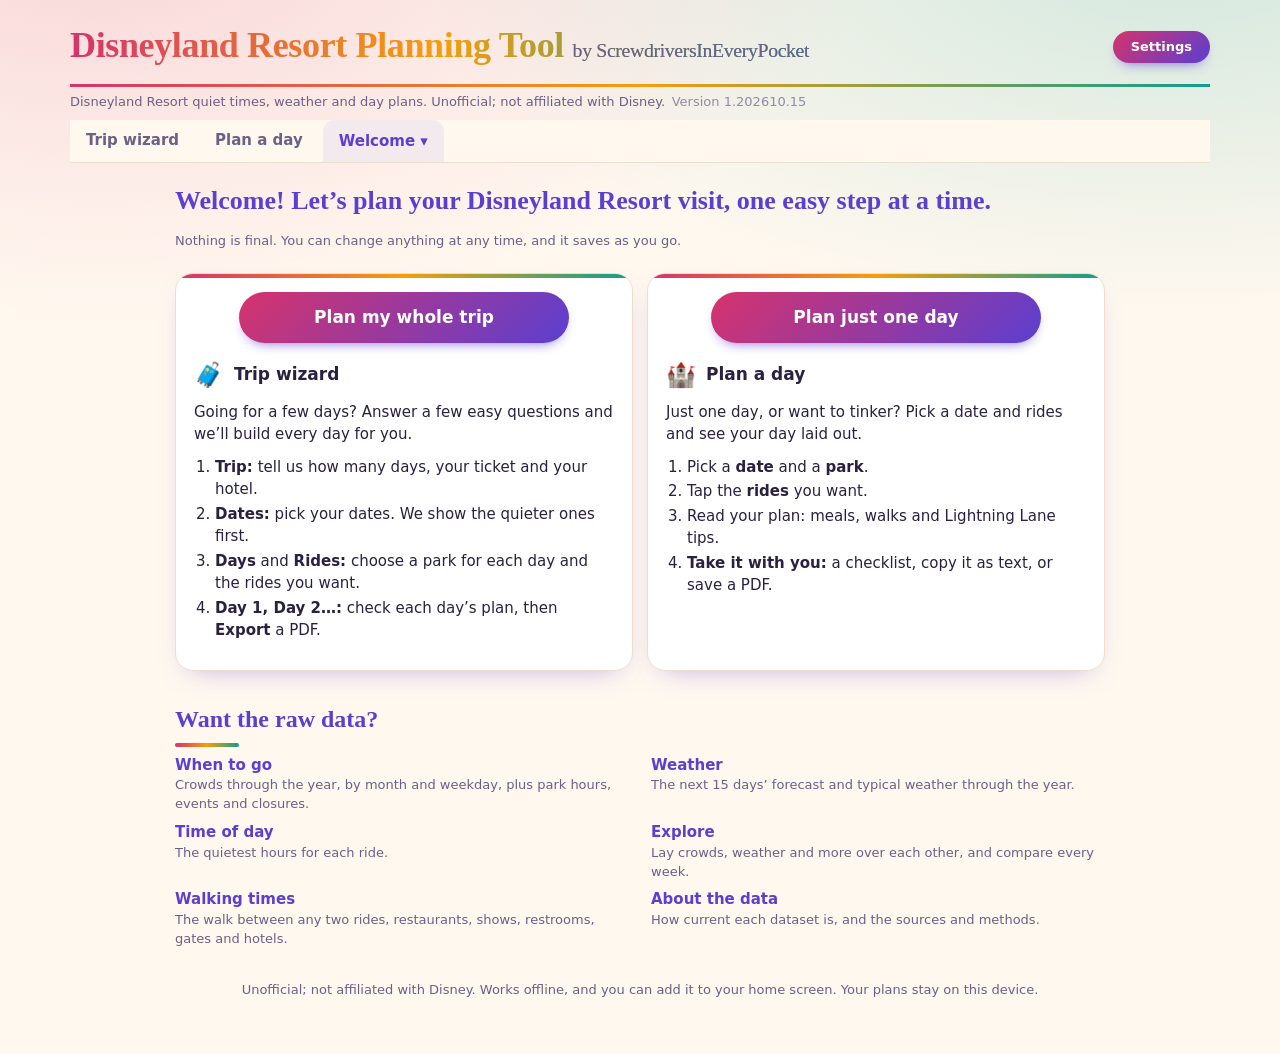
==== commit d8e854d7: "meal logic changes" ====
--- a/index.html
+++ b/index.html
@@ -573,7 +573,7 @@
     <p><b>Where the two disagree:</b> both put late August through mid‑September as the quietest stretch at both parks. They differ on early summer: crowd ratings drop sharply from May at Disneyland, while wait times fall more gradually. Sunday as Disneyland's quietest weekday comes from crowd ratings only and runs against the usual locals‑on‑weekends advice, so treat it as a lead rather than a certainty.</p>
     <p><b>Weather</b> comes from the Open‑Meteo historical archive (open-meteo.com) for Anaheim, 2016–2025: ten years of daily records from ERA5 reanalysis, a blend of weather‑station and satellite observations. Rain chance is the share of days with at least 0.04 in, which skips trace drizzle. Each weekly figure rests on about 70 days, so expect some week‑to‑week noise; the monthly table is steadier.</p>
     <p><b>Time of day and ride closures</b> come from Queue‑Times' per‑attraction history for 42 major rides (2023–2025; hourly figures are 2025). Overlay versions like Haunted Mansion Holiday are merged with the regular ride, and rides are only counted from when they opened (Toontown reopened March 2023; Tiana's Bayou Adventure opened November 2024). <b>Seasonal events</b> are typical windows from the 2025–2026 calendars published by Disney Tourist Blog (disneytouristblog.com), Attractions Magazine (attractionsmagazine.com) and MickeyVisit (mickeyvisit.com); the 2026 holiday season uses Disney's announced dates (Nov 13, 2026 to Jan 6, 2027, per FOX 11, foxla.com). Disney hadn't announced 2027 event dates as of Oct 24, 2026. <b>Announced refurbishments</b> (it's a small world Oct 30 to Nov 12, 2026; Autopia from Feb 1, 2027, with no reopening date yet) come from Disney Tourist Blog's refurbishment calendar, updated Oct 16, 2026, and are flagged on those dates on top of the usual monthly closure patterns. A ride closed for refurbishment on a date is greyed out and can't be picked for that day, and comes off the day's list if it was picked. <b>Sunset</b> times are 2025 values from Open‑Meteo.</p>
-    <p><b>Plan a day</b> uses each ride's 2024–2025 average wait by hour, scaled by that ride's month and day‑of‑week averages and by how busy the week runs against its month. Hours are live from ThemeParks.wiki when it covers the date (see Live park hours below), else Disney's published hours for that date where available (read from Disney's official calendar at disneyland.disney.go.com on Oct 24, 2026, covering Oct 24 to Dec 5, 2026, including the early closes for Oogie Boogie Bash), otherwise the 2025 schedule for the same week and weekday; weather is the 2016–2025 hourly average for that week. The schedule picks, at each step, the ride whose wait is lowest relative to what it will be later in the day, weighing in the walk to get there (a slider on each day sets how much shorter waits count against fewer steps), nudging outdoor rides away from hot or wet hours. On a light day (rides done 90 minutes or more before the end), it also lets a ride wait for a later hour when that saves at least 5 minutes in line or weather, and at least 5 minutes for each hour it waits, keeping that plan only if every ride and meal still fits. It counts the walk between any two rides from their map locations: the straight line stretched by a third for winding paths, at your group's walking speed (about 50 m a minute for Relaxed, seniors or small children; 65 for Normal, middle-aged adults; 80 for Go-go, young adults), up to 15% slower in the busiest weeks. Ride, restaurant and show locations are © <a href="https://www.openstreetmap.org/copyright" target="_blank" rel="noopener">OpenStreetMap contributors</a>, available under the Open Database License, extracted on Oct 25, 2026 and built into the app (the park_places table); restaurants and shows are the middle of their building, and each ride has a queue entrance and an exit picked from the doors mapped on its building, so a walk runs from one ride's exit to the next ride's entrance. To choose between doors we used the ride locations published by <a href="https://www.themeparks.wiki/" target="_blank" rel="noopener">ThemeParks.wiki</a> as a reference, once, by hand; none of their data is built into the app and the app never contacts them. These picks are best guesses. The two park gates are our own estimate. A restaurant missing from the map falls back to a simple map of each land. On top of the walk it adds 10 minutes for shops, snacks and distractions (8 from the gate to the first ride), and looks one ride ahead so the plan doesn't zigzag across the park, rope drop 30 minutes before opening, and a relaxed pace on the stay‑all‑day plan: 45‑minute lunch and dinner, and a 20‑minute rest break roughly every 75 minutes. Both plans leave the park at the same time so they cover a similar day; whichever finishes its ride list first gets free time. The split‑day break goes in the hours where waits, heat and rain add up highest, between 11 am and 5 pm. Lunch and dinner are always eaten in the park, never during the hotel break, at the nearest quick-service place to where you are (on your way in from the gate after a break), and the next walk starts from there. You can also ask for lunch or dinner around a set hour (for the whole trip, or for one wizard day): the meal starts within about half an hour of it, and if it can't, the plan says so and has that meal whenever it fits best. A lunch or dinner you picked a restaurant for, or set a time for, is always kept: when your rides are done early (or you picked none), the plan stays in the park with free time until that meal instead of leaving, and a finish you set before it moves later until the meal is over (past the usual 2 hours if needed, never past close); on a split day it goes after the hotel break. Before a hotel break or a park hop the plan walks you back to the gate; a hop then adds the walk across the Esplanade and the tap-in line at the other park (about 15 minutes on a typical day, scaled for how busy it is; no bag check, since the Esplanade is inside security). Free time names the nearest show or character spot. You can set a start (rope drop, 10 am, 1 pm or your own time) and a finish (at close or your own time); the plan only uses those hours, and a day that starts after lunch or finishes by 4 pm has no midday break. When picked rides or a chosen meal time don't fit, the plan can give a little more time: a finish you set can move up to 2 hours later (never past close), or the midday break can get shorter (always keeping at least an hour at the hotel), in 15‑minute steps, whichever fits the most with the fewest extra minutes. The “Your day” box and the plan say what changed, and which rides still won't fit even then. The Walking times page (in the More menu) shows the walk between any two mapped spots at each pace and crowd level; these are estimates, and the park gates may add time for security and tap‑in. Rides above the shortest rider's height can still be picked but are flagged, with a Rider Switch reminder, and plans show every ride's height; minimum heights follow MickeyVisit's height list (mickeyvisit.com, updated Aug 27, 2025, checked Oct 25, 2026). These are estimates from averages: the day‑of hourly detail is behind a Queue‑Times login. The two permanent character meets (Royal Hall princesses and Mickey's House) plan like rides, using Queue‑Times waits, inside the hours they usually run (our estimate). The <b>Tonight</b> note at the end of each plan lists that day's fireworks and nighttime shows: Disney's own showtimes where its calendar has published them, otherwise our typical estimate (fireworks around 9:30 pm, Fantasmic! at 9 and 10:30, World of Color at 9 and 10:15 on later nights), labelled as an estimate.</p>
+    <p><b>Plan a day</b> uses each ride's 2024–2025 average wait by hour, scaled by that ride's month and day‑of‑week averages and by how busy the week runs against its month. Hours are live from ThemeParks.wiki when it covers the date (see Live park hours below), else Disney's published hours for that date where available (read from Disney's official calendar at disneyland.disney.go.com on Oct 24, 2026, covering Oct 24 to Dec 5, 2026, including the early closes for Oogie Boogie Bash), otherwise the 2025 schedule for the same week and weekday; weather is the 2016–2025 hourly average for that week. The schedule picks, at each step, the ride whose wait is lowest relative to what it will be later in the day, weighing in the walk to get there (a slider on each day sets how much shorter waits count against fewer steps; a minute of walking always counts at least as much as a minute in line), nudging outdoor rides away from hot or wet hours. On a light day (rides done 90 minutes or more before the end), it also lets a ride wait for a later hour when that saves at least 5 minutes in line or weather, and at least 5 minutes for each hour it waits, keeping that plan only if every ride and meal still fits. It counts the walk between any two rides from their map locations: the straight line stretched by a third for winding paths, at your group's walking speed (about 50 m a minute for Relaxed, seniors or small children; 65 for Normal, middle-aged adults; 80 for Go-go, young adults), up to 15% slower in the busiest weeks. Ride, restaurant and show locations are © <a href="https://www.openstreetmap.org/copyright" target="_blank" rel="noopener">OpenStreetMap contributors</a>, available under the Open Database License, extracted on Oct 25, 2026 and built into the app (the park_places table); restaurants and shows are the middle of their building, and each ride has a queue entrance and an exit picked from the doors mapped on its building, so a walk runs from one ride's exit to the next ride's entrance. To choose between doors we used the ride locations published by <a href="https://www.themeparks.wiki/" target="_blank" rel="noopener">ThemeParks.wiki</a> as a reference, once, by hand; none of their data is built into the app and the app never contacts them. These picks are best guesses. The two park gates are our own estimate. A restaurant missing from the map falls back to a simple map of each land. On top of the walk it adds 10 minutes for shops, snacks and distractions (8 from the gate to the first ride), and looks one ride ahead so the plan doesn't zigzag across the park, rope drop 30 minutes before opening, and a relaxed pace on the stay‑all‑day plan: 45‑minute lunch and dinner, and a 20‑minute rest break roughly every 75 minutes. Both plans leave the park at the same time so they cover a similar day; whichever finishes its ride list first gets free time. The split‑day break goes in the hours where waits, heat and rain add up highest, between 11 am and 5 pm. Lunch and dinner are always eaten in the park, never during the hotel break, at the nearest quick-service place to where you are (on your way in from the gate after a break), and the next walk starts from there. You can also ask for lunch or dinner around a set hour (for the whole trip, or for one wizard day): the meal starts within about half an hour of it, and if it can't, the plan says so and has that meal whenever it fits best. A lunch or dinner you picked a restaurant for, or set a time for, is always kept: when your rides are done early (or you picked none), the plan stays in the park with free time until that meal instead of leaving, and a finish you set before it moves later until the meal is over (past the usual 2 hours if needed, never past close); on a split day it goes after the hotel break. Before a hotel break or a park hop the plan walks you back to the gate; a hop then adds the walk across the Esplanade and the tap-in line at the other park (about 15 minutes on a typical day, scaled for how busy it is; no bag check, since the Esplanade is inside security). A Park Hopper day tries every way of starting in either park (or the Starting park you set, which it never changes), hopping from 11 am on the half hour, at most twice, with or without a midday break, plus hop times just before and after a restaurant you picked in the other park; until that visit, the meal is not eaten anywhere else. It keeps the plan with the meals you want, then the most rides, then the earliest finish, then the least time in lines and walking (weighed by the slider, each hop counting as its walk and tap-in), then lets rides on a park visited twice move to the visit where they fit better, and says which park it starts in and why. A one-park day offers only that park's restaurants. Free time names the nearest show or character spot. You can set a start (rope drop, 10 am, 1 pm or your own time) and a finish (at close or your own time); the plan only uses those hours, and a day that starts after lunch or finishes by 4 pm has no midday break. When picked rides or a chosen meal time don't fit, the plan can give a little more time: a finish you set can move up to 2 hours later (never past close), or the midday break can get shorter (always keeping at least an hour at the hotel), in 15‑minute steps, whichever fits the most with the fewest extra minutes. The “Your day” box and the plan say what changed, and which rides still won't fit even then. The Walking times page (in the More menu) shows the walk between any two mapped spots at each pace and crowd level; these are estimates, and the park gates may add time for security and tap‑in. Rides above the shortest rider's height can still be picked but are flagged, with a Rider Switch reminder, and plans show every ride's height; minimum heights follow MickeyVisit's height list (mickeyvisit.com, updated Aug 27, 2025, checked Oct 25, 2026). These are estimates from averages: the day‑of hourly detail is behind a Queue‑Times login. The two permanent character meets (Royal Hall princesses and Mickey's House) plan like rides, using Queue‑Times waits, inside the hours they usually run (our estimate). The <b>Tonight</b> note at the end of each plan lists that day's fireworks and nighttime shows: Disney's own showtimes where its calendar has published them, otherwise our typical estimate (fireworks around 9:30 pm, Fantasmic! at 9 and 10:30, World of Color at 9 and 10:15 on later nights), labelled as an estimate.</p>
     <p><b>Ride attributes</b> (land, indoor or outdoor, whether you'll get wet, ride length) were compiled by Claude from the official attraction listings. <b>Lightning Lane</b> eligibility and rules (22 Multi Pass rides; Rise of the Resistance and Radiator Springs Racers as Single Pass; one booking at a time, next after you use it or 2 hours after booking) follow MickeyVisit's 2026 guide (mickeyvisit.com). Single Rider lines follow Disney's single rider page (11 rides). The plan assumes about one Lightning Lane every 1¾ hours in the park (up to 7), used on the eligible rides with the longest expected waits, at about 10 minutes each and at least an hour apart, since you can hold only one booking at a time; real return times depend on availability that day. <b>Hotel travel times</b> for the Grand Californian, Disneyland Hotel and Pixar Place Hotel are the walk from an average room to each park's turnstiles along the footpaths mapped in OpenStreetMap (about 430 m to Disneyland and 290 m into California Adventure through the Grand Californian's own entrance; about 845 m from the Disneyland Hotel and 830 m from Pixar Place Hotel), at your group's pace, plus 1½ to 2½ minutes for elevators and hallways. Harbor Blvd hotels use about 15 minutes at Normal pace, and the ART shuttle about 40 minutes whatever the pace. You can override them with a custom time. Every time you come in from the hotel, the plan adds our estimate of the security and tap-in line (the security_waits table): by time of day, from about 8 minutes an hour before opening to 18 at opening and 8 in the evening on a typical day, times 0.7 on quiet days up to 1.4 on busy ones. Disney doesn't publish these, so they come from blog reports (Disney Tourist Blog, Disney Dining, Inside the Magic, MickeyVisit). Grand Californian guests use the hotel's own California Adventure entrance at Grizzly Peak (about 5 minutes less in line) when it's open, by our estimate from an hour before opening until close; for Disneyland they walk to the Esplanade. A ride Disney has announced as closed for refurbishment on that date is left out of the plan.</p>
     <p><b>Pick my park days</b> scores every day of your stay for each park with the same factors and slider weights as Find your best weeks, using that day's published or typical hours, weekday crowd rating and adjusted ride waits. Early‑close party nights at California Adventure are penalized. It then tries every combination of days (and parks, for one‑park tickets) and picks the highest total. Day‑to‑day weather within one week is the same seasonal average, so differences between nearby days mostly come from weekday crowds, hours, party nights and closures.</p>
     <p><b>Ticket prices</b> are Disney's dated 1‑day, 1‑park ticket prices (7 tiers, $104–$224 per adult), read from the official ticket calendar at disneyland.disney.go.com on Oct 23, 2026, and published through June 30, 2027. Multi‑day tickets ($335 for 2 days up to $520 for 5, per adult) cost the same on any dates, per Disney Tourist Blog's report of the October 2026 price change. Weeks and days without a published price count as average.</p>
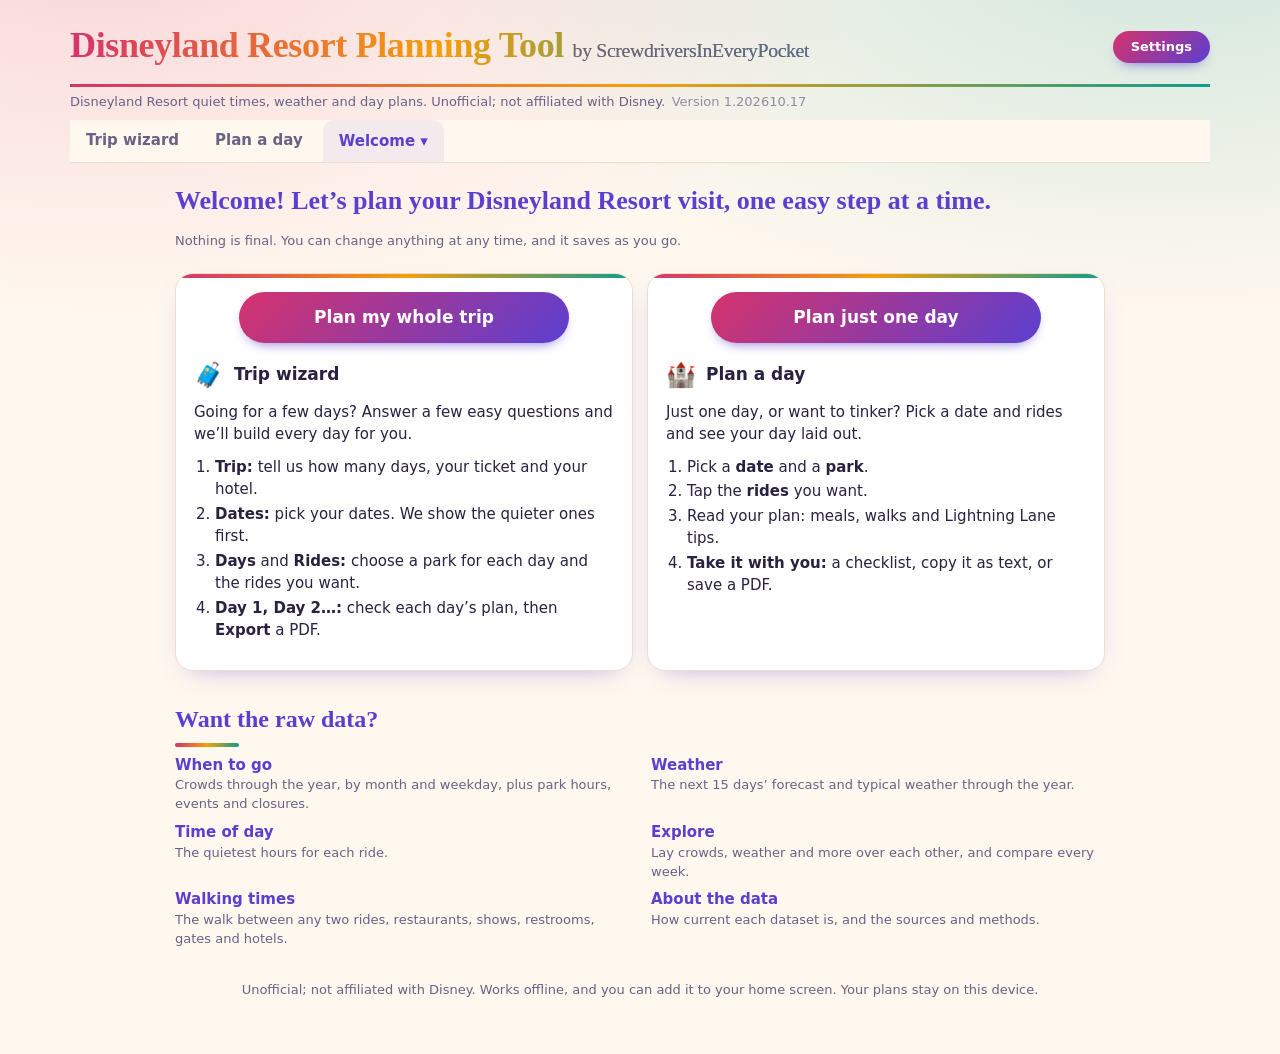
==== commit 82fd4cc0: "UI responsiveness" ====
--- a/index.html
+++ b/index.html
@@ -162,7 +162,7 @@
       <label id="wz-wend-at-wrap" hidden>Leave by <input type="time" id="wz-wend-at" class="qt-input" value="20:00" step="900"></label>
       <label>Midday hotel break <select id="wz-brk" class="qt-input"><option value="0">No break</option><option value="1">1 hour</option><option value="2">2 hours</option><option value="3" selected>3 hours</option><option value="4">4 hours</option><option value="5">5 hours</option></select></label>
       <label id="wz-brkat-wrap">Break around <select id="wz-brkat" class="qt-input"><option value="auto" selected>Whenever is best</option><option value="11">Around 11 am</option><option value="12">Around noon</option><option value="13">Around 1 pm</option><option value="14">Around 2 pm</option><option value="15">Around 3 pm</option></select></label>
-<label>Lunch time <select id="wz-lunchat" class="qt-input"><option value="auto" selected>Whenever fits</option><option value="11">Around 11 am</option><option value="12">Around noon</option><option value="13">Around 1 pm</option><option value="14">Around 2 pm</option><option value="15">Around 3 pm</option></select></label>
+<label>Lunch time <select id="wz-lunchat" class="qt-input"><option value="auto" selected>Whenever fits</option><option value="11.5">Around 11:30 am</option><option value="12">Around noon</option><option value="13">Around 1 pm</option><option value="14">Around 2 pm</option><option value="15">Around 3 pm</option></select></label>
 <label>Dinner time <select id="wz-dinnerat" class="qt-input"><option value="auto" selected>Whenever fits</option><option value="16">Around 4 pm</option><option value="17">Around 5 pm</option><option value="18">Around 6 pm</option><option value="19">Around 7 pm</option><option value="20">Around 8 pm</option><option value="21">Around 9 pm</option></select></label>
       <label id="wz-start-wrap" hidden>Park Hopper days: start in <select id="wz-start" class="qt-input"><option value="auto">Whichever fits best</option><option value="Disneyland">Disneyland</option><option value="California Adventure">California Adventure</option></select></label>
     </div>
@@ -625,6 +625,7 @@
 <script src="js/walk-explorer.js" onerror="pdpMissing(this)"></script>
 <script src="js/state.js" onerror="pdpMissing(this)"></script>
 <script src="js/pdf.js" onerror="pdpMissing(this)"></script>
+<script src="js/busy.js" onerror="pdpMissing(this)"></script>
 <script src="js/app.js" onerror="pdpMissing(this)"></script>
 <script src="version.js"></script>
 <script>
--- a/css/app.css
+++ b/css/app.css
@@ -349,3 +349,12 @@
 .wel-data a:hover, .wel-data a:focus-visible { text-decoration: underline; }
 .wel-foot { margin-top: var(--cds-gap-xl); text-align: center; }
 @media (max-width: 520px) { .wel-hero { font-size: 21px; } }
+
+/* "Working out your plan" overlay (js/busy.js): the spinner turns with transform only, so it keeps moving while the page is busy */
+.busy-ov { position: fixed; inset: 0; z-index: 10000; display: flex; flex-direction: column; align-items: center; justify-content: center; gap: 14px;
+  background: color-mix(in srgb, var(--color-panel) 72%, transparent); color: var(--royal); font-weight: 600; cursor: progress; }
+.busy-ov[hidden] { display: none; }
+.busy-spin { width: 44px; height: 44px; border-radius: 50%; border: 5px solid color-mix(in srgb, var(--royal) 22%, transparent); border-top-color: var(--royal);
+  animation: busy-turn .9s linear infinite; }
+@keyframes busy-turn { to { transform: rotate(360deg); } }
+@media (prefers-reduced-motion: reduce) { .busy-spin { animation: none; border-top-color: var(--royal); border-right-color: var(--royal); } }
